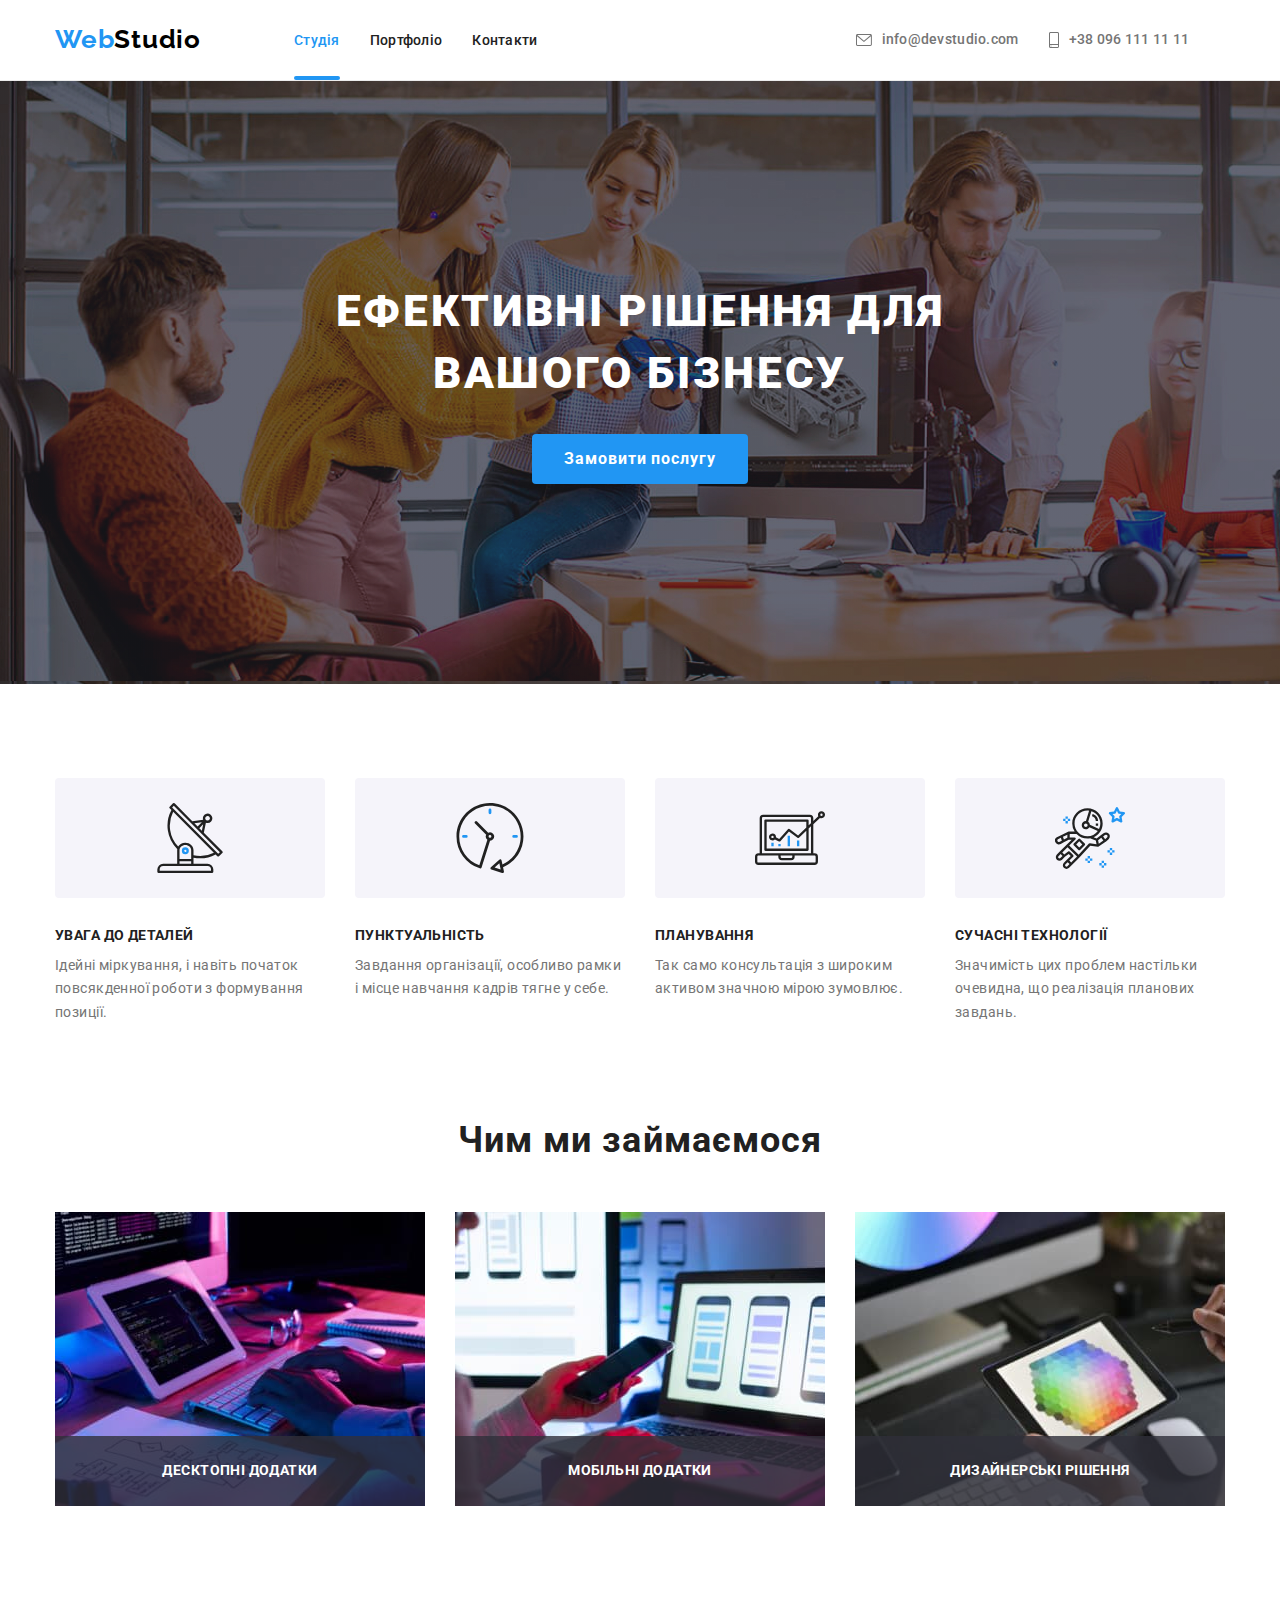
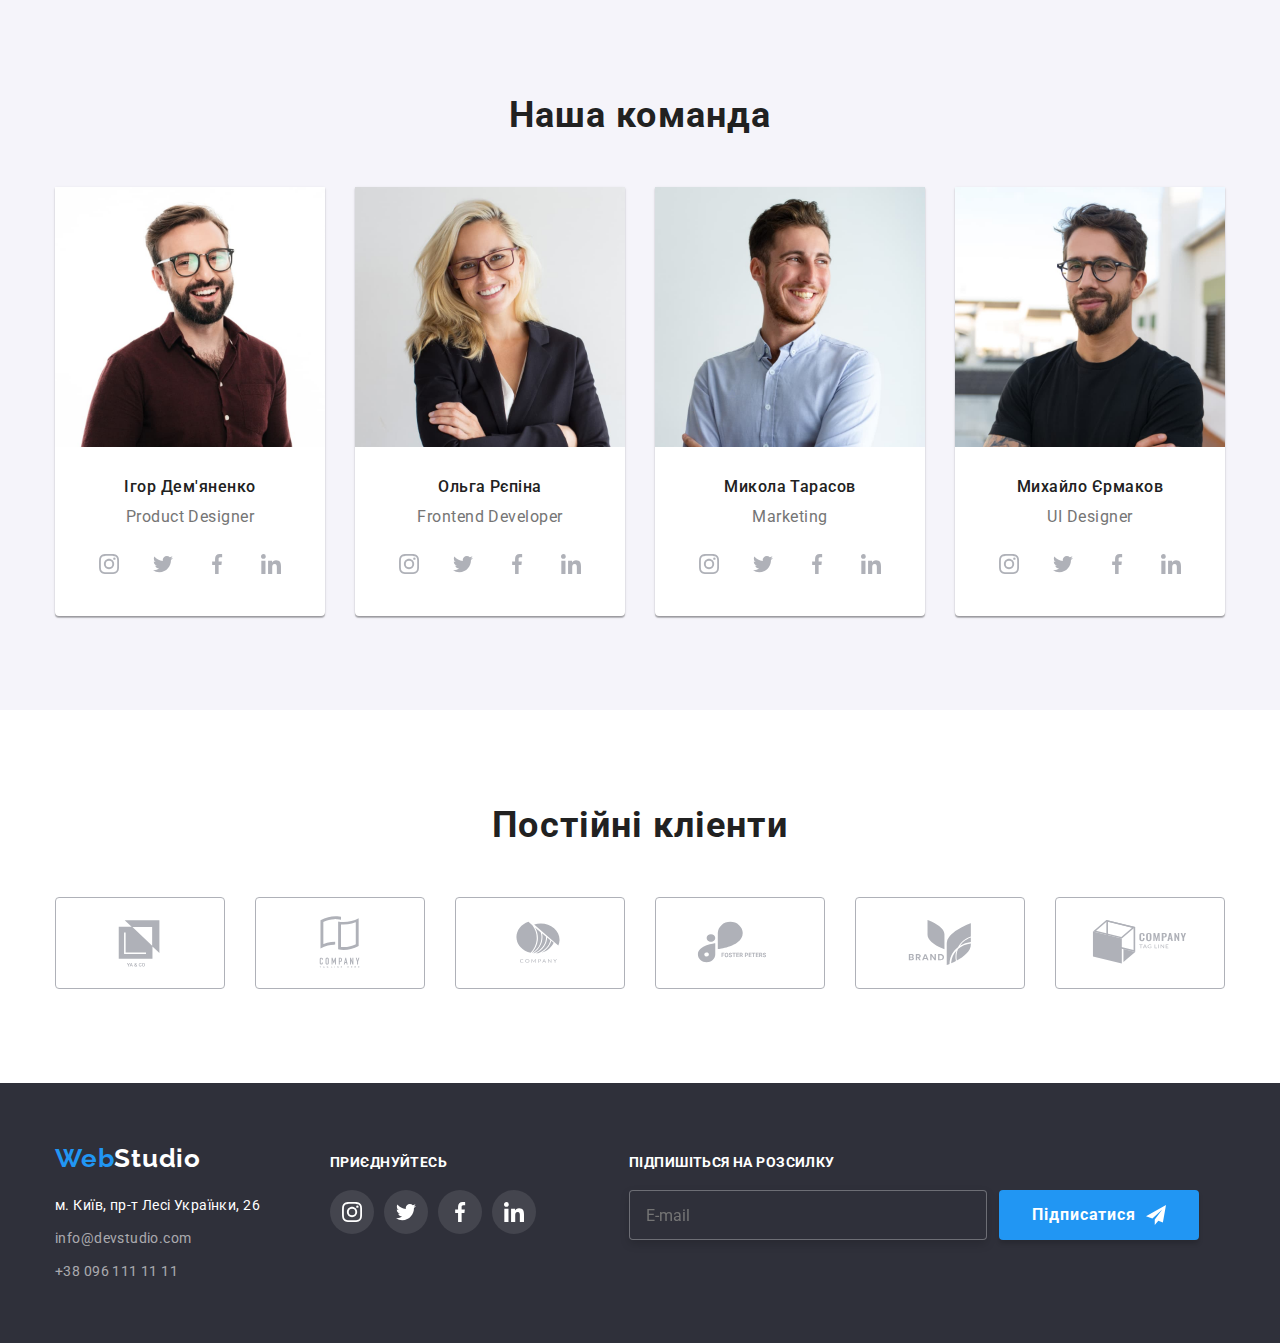
==== index.html @ 0fe8ce85 "hw-7-save" ====
<!DOCTYPE html>
<html lang="uk">
  <head>
    <meta charset="UTF-8" />
    <meta http-equiv="X-UA-Compatible" content="IE=edge" />
    <meta name="viewport" content="width=device-width, initial-scale=1.0" />
    <title>Студія</title>
    <link rel="preconnect" href="https://fonts.googleapis.com" />
    <link rel="preconnect" href="https://fonts.gstatic.com" crossorigin />
    <link
      href="https://fonts.googleapis.com/css2?family=Raleway:wght@700&family=Roboto:wght@400;500;700;900&display=swap"
      rel="stylesheet"
    />
    <link
      rel="stylesheet"
      href="https://cdnjs.cloudflare.com/ajax/libs/modern-normalize/1.1.0/modern-normalize.min.css"
    />
    <link rel="stylesheet" href="./css/styles.css" />
  </head>
  <body>
    <header class="header-main">
      <div class="container header-one">
        <a href="" class="logo-one">
          <span class="first-part">Web</span
          ><span class="last-part">Studio</span>
        </a>
        <nav class="header-nav">
          <ul class="nav-header">
            <li class="item-nav">
              <a
                class="nav-studio current link"
                href="https://scoandrey.github.io/goit-markup-hw-06/"
                >Студія</a
              >
            </li>
            <li class="item-nav">
              <a
                class="nav-item link"
                href="https://scoandrey.github.io/goit-markup-hw-06/portfolio.html"
                >Портфоліо</a
              >
            </li>
            <li class="item-nav">
              <a class="nav-item link" href="">Контакти</a>
            </li>
          </ul>
        </nav>
        <ul class="nav-header mail-tel">
          <li class="item-nav">
            <a
              class="mail-header link mailtel"
              href="mailto:info@devstudio.com"
            >
              <svg class="header-address" width="16" height="12">
                <use href="./images/icons.svg#icon-envelope"></use>
              </svg>
              info@devstudio.com
            </a>
          </li>
          <li class="item-nav">
            <a class="tel-header link mailtel" href="tel:+380961111111"
              ><svg class="header-address" width="10" height="16">
                <use href="./images/icons.svg#icon-smartphone"></use>
              </svg>
              +38 096 111 11 11</a
            >
          </li>
        </ul>
      </div>
    </header>
    <main>
      <section class="section-main">
        <div class="container">
          <h1 class="about-name">Ефективні рішення для вашого бізнесу</h1>
          <button class="pointer btn" type="button" data-modal-open>
            Замовити послугу
          </button>
          <div class="backdrop is-hidden" data-modal>
            <div class="modal">
              <form>
                <p class="form-name-modal">
                  Залиште свої дані, ми вам передзвонимо
                </p>
                <div class="form-field">
                  <label for="name" class="form-label"
                    ><span class="form-name">Ім'я</span>
                    <input
                      type="text"
                      name="name"
                      class="form-imput"
                      id="name"
                    />
                    <svg class="icon-person-black" width="18" height="18">
                      <use href="./images/icons.svg#icon-person-black"></use>
                    </svg>
                  </label>
                </div>
                <div class="form-field">
                  <label for="tel" class="form-label">
                    <span class="form-name">Телефон</span>
                    <input type="tel" name="tel" class="form-imput" id="tel" />
                    <svg class="icon-person-black" width="18" height="18">
                      <use href="./images/icons.svg#icon-phone-black"></use>
                    </svg>
                  </label>
                </div>
                <div class="form-field">
                  <label for="email" class="form-label">
                    <span class="form-name">Пошта</span>
                    <input
                      type="email"
                      name="email"
                      class="form-imput"
                      id="email"
                    />
                    <svg class="icon-person-black" width="18" height="18">
                      <use href="./images/icons.svg#icon-email-black"></use>
                    </svg>
                  </label>
                </div>
                <div class="form-comment">
                  <label for="comment" class="form-label-comment"
                    >Коментар</label
                  >
                  <textarea
                    name="comment"
                    id="comment"
                    placeholder="Введіть текст"
                    class="form-label-textarea"
                  ></textarea>
                </div>
                <div class="form-accept">
                  <label class="form-label-accept">
                    <input
                      class="form-checkbox"
                      type="checkbox"
                      name="accept-checkbox"
                    />
                    <span class="accept-contract"
                      >Погоджуюся з розсилкою та приймаю
                      <a href="" class="contract">Умови договору</a>
                    </span>
                  </label>
                </div>
                <button class="btn-singup-modal" type="submit">
                  Відправити
                </button>
              </form>
              <button class="close-btn" type="button" data-modal-close>
                <svg class="close-btn-icon" width="18" height="18">
                  <use href="./images/icons.svg#icon-close"></use>
                </svg>
              </button>
            </div>
          </div>
        </div>
      </section>
      <section class="section-middle">
        <div class="container">
          <ul class="skills">
            <li class="skill-box-one">
              <div class="icons-middle">
                <svg class="icon-antenna" width="70" height="70">
                  <use href="./images/icons.svg#icon-antenna"></use>
                </svg>
              </div>
              <h3 class="skill-name">увага до деталей</h3>
              <p class="team-skills">
                Ідейні міркування, і навіть початок повсякденної роботи з
                формування позиції.
              </p>
            </li>
            <li class="skill-box-two">
              <div class="icons-middle">
                <svg class="icon-clock" width="70" height="70">
                  <use href="./images/icons.svg#icon-clock"></use>
                </svg>
              </div>
              <h3 class="skill-name">пунктуальність</h3>
              <p class="team-skills">
                Завдання організації, особливо рамки і місце навчання кадрів
                тягне у себе.
              </p>
            </li>
            <li class="skill-box-three">
              <div class="icons-middle">
                <svg class="icon-diagram" width="70" height="70">
                  <use href="./images/icons.svg#icon-diagram"></use>
                </svg>
              </div>
              <h3 class="skill-name">планування</h3>
              <p class="team-skills">
                Так само консультація з широким активом значною мірою зумовлює.
              </p>
            </li>
            <li class="skill-box-four">
              <div class="icons-middle">
                <svg class="icon-astronaut" width="70" height="70">
                  <use href="./images/icons.svg#icon-astronaut"></use>
                </svg>
              </div>
              <h3 class="skill-name">сучасні технології</h3>
              <p class="team-skills">
                Значимість цих проблем настільки очевидна, що реалізація
                планових завдань.
              </p>
            </li>
          </ul>
        </div>
      </section>
      <section class="pictures">
        <div class="container">
          <h2 class="picture-name-one">Чим ми займаємося</h2>
          <ul class="picture-name-list">
            <li class="img-device desctop-item">
              <img
                src="./images/img.jpg"
                alt="Лэптоп"
                width="370"
                height="294"
              />
              <div class="desctop">
                <p class="desctop-name">десктопні додатки</p>
              </div>
            </li>
            <li class="img-device mobil-item">
              <img
                src="./images/img1.jpg"
                alt="Смартфон"
                width="370"
                height="294"
              />
              <div class="mobil">
                <p class="mobil-name">мобільні додатки</p>
              </div>
            </li>
            <li class="img-device disign-item">
              <img
                src="./images/img2.jpg"
                alt="Планшет"
                width="370"
                height="294"
              />
              <div class="disign">
                <p class="disign-name">дизайнерські рішення</p>
              </div>
            </li>
          </ul>
        </div>
      </section>
      <section class="section-team">
        <div class="container">
          <h2 class="picture-name-two">Наша команда</h2>
          <ul class="team-photo">
            <li class="team-picture">
              <img
                src="./images/img3.jpg"
                alt="Ігор Дем'яненко"
                width="270"
                height="260"
              />
              <div class="name">
                <h3 class="team-name one">Ігор Дем'яненко</h3>
                <p class="prof">Product Designer</p>
              </div>
              <ul class="icons-social">
                <li class="icon-social">
                  <a
                    class="social-link"
                    href="https://instagram.com"
                    target="_blank"
                    rel="nofollow noopener noreferrer"
                    aria-label="instagram icon"
                    ><svg class="icon-instagram" width="20" height="20">
                      <use href="./images/icons.svg#icon-instagram"></use>
                    </svg>
                  </a>
                </li>
                <li class="icon-social">
                  <a
                    class="social-link"
                    href="https://instagram.com"
                    target="_blank"
                    rel="nofollow noopener noreferrer"
                    aria-label="instagram icon"
                    ><svg class="icon-twitter" width="20" height="20">
                      <use href="./images/icons.svg#icon-twitter"></use>
                    </svg>
                  </a>
                </li>
                <li class="icon-social">
                  <a
                    class="social-link"
                    href="https://instagram.com"
                    target="_blank"
                    rel="nofollow noopener noreferrer"
                    aria-label="instagram icon"
                    ><svg class="icon-facebook" width="20" height="20">
                      <use href="./images/icons.svg#icon-facebook"></use>
                    </svg>
                  </a>
                </li>
                <li class="icon-social">
                  <a
                    class="social-link"
                    href="https://instagram.com"
                    target="_blank"
                    rel="nofollow noopener noreferrer"
                    aria-label="instagram icon"
                    ><svg class="icon-linkedin" width="20" height="20">
                      <use href="./images/icons.svg#icon-linkedin"></use>
                    </svg>
                  </a>
                </li>
              </ul>
            </li>
            <li class="team-picture">
              <img
                src="./images/img4.jpg"
                alt="Ольга Рєпіна"
                width="270"
                height="260"
              />
              <div class="name">
                <h3 class="team-name two">Ольга Рєпіна</h3>
                <p class="prof">Frontend Developer</p>
              </div>
              <ul class="icons-social">
                <li class="icon-social">
                  <a
                    class="social-link"
                    href="https://instagram.com"
                    target="_blank"
                    rel="nofollow noopener noreferrer"
                    aria-label="instagram icon"
                    ><svg class="icon-instagram" width="20" height="20">
                      <use href="./images/icons.svg#icon-instagram"></use>
                    </svg>
                  </a>
                </li>
                <li class="icon-social">
                  <a
                    class="social-link"
                    href="https://instagram.com"
                    target="_blank"
                    rel="nofollow noopener noreferrer"
                    aria-label="instagram icon"
                    ><svg class="icon-twitter" width="20" height="20">
                      <use href="./images/icons.svg#icon-twitter"></use>
                    </svg>
                  </a>
                </li>
                <li class="icon-social">
                  <a
                    class="social-link"
                    href="https://instagram.com"
                    target="_blank"
                    rel="nofollow noopener noreferrer"
                    aria-label="instagram icon"
                    ><svg class="icon-facebook" width="20" height="20">
                      <use href="./images/icons.svg#icon-facebook"></use>
                    </svg>
                  </a>
                </li>
                <li class="icon-social">
                  <a
                    class="social-link"
                    href="https://instagram.com"
                    target="_blank"
                    rel="nofollow noopener noreferrer"
                    aria-label="instagram icon"
                    ><svg class="icon-linkedin" width="20" height="20">
                      <use href="./images/icons.svg#icon-linkedin"></use>
                    </svg>
                  </a>
                </li>
              </ul>
            </li>
            <li class="team-picture">
              <img
                src="./images/img5.jpg"
                alt="Микола Тарасов"
                width="270"
                height="260"
              />
              <div class="name">
                <h3 class="team-name three">Микола Тарасов</h3>
                <p class="prof">Marketing</p>
              </div>
              <ul class="icons-social">
                <li class="icon-social">
                  <a
                    class="social-link"
                    href="https://instagram.com"
                    target="_blank"
                    rel="nofollow noopener noreferrer"
                    aria-label="instagram icon"
                    ><svg class="icon-instagram" width="20" height="20">
                      <use href="./images/icons.svg#icon-instagram"></use>
                    </svg>
                  </a>
                </li>
                <li class="icon-social">
                  <a
                    class="social-link"
                    href="https://instagram.com"
                    target="_blank"
                    rel="nofollow noopener noreferrer"
                    aria-label="instagram icon"
                    ><svg class="icon-twitter" width="20" height="20">
                      <use href="./images/icons.svg#icon-twitter"></use>
                    </svg>
                  </a>
                </li>
                <li class="icon-social">
                  <a
                    class="social-link"
                    href="https://instagram.com"
                    target="_blank"
                    rel="nofollow noopener noreferrer"
                    aria-label="instagram icon"
                    ><svg class="icon-facebook" width="20" height="20">
                      <use href="./images/icons.svg#icon-facebook"></use>
                    </svg>
                  </a>
                </li>
                <li class="icon-social">
                  <a
                    class="social-link"
                    href="https://instagram.com"
                    target="_blank"
                    rel="nofollow noopener noreferrer"
                    aria-label="instagram icon"
                    ><svg class="icon-linkedin" width="20" height="20">
                      <use href="./images/icons.svg#icon-linkedin"></use>
                    </svg>
                  </a>
                </li>
              </ul>
            </li>
            <li class="team-picture">
              <img
                src="./images/img6.jpg"
                alt="Михайло Єрмаков"
                width="270"
                height="260"
              />
              <div class="name">
                <h3 class="team-name four">Михайло Єрмаков</h3>
                <p class="prof">UI Designer</p>
              </div>
              <ul class="icons-social">
                <li class="icon-social">
                  <a
                    class="social-link"
                    href="https://instagram.com"
                    target="_blank"
                    rel="nofollow noopener noreferrer"
                    aria-label="instagram icon"
                    ><svg class="icon-instagram" width="20" height="20">
                      <use href="./images/icons.svg#icon-instagram"></use>
                    </svg>
                  </a>
                </li>
                <li class="icon-social">
                  <a
                    class="social-link"
                    href="https://instagram.com"
                    target="_blank"
                    rel="nofollow noopener noreferrer"
                    aria-label="instagram icon"
                    ><svg class="icon-twitter" width="20" height="20">
                      <use href="./images/icons.svg#icon-twitter"></use>
                    </svg>
                  </a>
                </li>
                <li class="icon-social">
                  <a
                    class="social-link"
                    href="https://instagram.com"
                    target="_blank"
                    rel="nofollow noopener noreferrer"
                    aria-label="instagram icon"
                    ><svg class="icon-facebook" width="20" height="20">
                      <use href="./images/icons.svg#icon-facebook"></use>
                    </svg>
                  </a>
                </li>
                <li class="icon-social">
                  <a
                    class="social-link"
                    href="https://instagram.com"
                    target="_blank"
                    rel="nofollow noopener noreferrer"
                    aria-label="instagram icon"
                    ><svg class="icon-linkedin" width="20" height="20">
                      <use href="./images/icons.svg#icon-linkedin"></use>
                    </svg>
                  </a>
                </li>
              </ul>
            </li>
          </ul>
        </div>
      </section>
      <section class="section-constant-client">
        <div class="container">
          <h2 class="picture-name-two">Постійні кліенти</h2>
          <ul class="companys-item">
            <li class="companys">
              <a
                class="companys-link"
                href=""
                target="_blank"
                rel="nofollow noopener noreferrer"
                aria-label="company"
                ><svg class="company" width="106" height="60">
                  <use href="./images/icons.svg#icon-Logo1"></use>
                </svg>
              </a>
            </li>
            <li class="companys">
              <a
                class="companys-link"
                href=""
                target="_blank"
                rel="nofollow noopener noreferrer"
                aria-label="company"
                ><svg class="company" width="106" height="60">
                  <use href="./images/icons.svg#icon-Logo2"></use>
                </svg>
              </a>
            </li>
            <li class="companys">
              <a
                class="companys-link"
                href=""
                target="_blank"
                rel="nofollow noopener noreferrer"
                aria-label="company"
                ><svg class="company" width="106" height="60">
                  <use href="./images/icons.svg#icon-Logo3"></use>
                </svg>
              </a>
            </li>
            <li class="companys">
              <a
                class="companys-link"
                href=""
                target="_blank"
                rel="nofollow noopener noreferrer"
                aria-label="company"
                ><svg class="company" width="106" height="60">
                  <use href="./images/icons.svg#icon-Logo4"></use>
                </svg>
              </a>
            </li>
            <li class="companys">
              <a
                class="companys-link"
                href=""
                target="_blank"
                rel="nofollow noopener noreferrer"
                aria-label="company"
                ><svg class="company" width="106" height="60">
                  <use href="./images/icons.svg#icon-Logo5"></use>
                </svg>
              </a>
            </li>
            <li class="companys">
              <a
                class="companys-link"
                href=""
                target="_blank"
                rel="nofollow noopener noreferrer"
                aria-label="company"
                ><svg class="company" width="106" height="60">
                  <use href="./images/icons.svg#icon-Logo6"></use>
                </svg>
              </a>
            </li>
          </ul>
        </div>
      </section>
    </main>
    <footer class="footer">
      <div class="container footer-item">
        <div class="footer-address-link">
          <a href="" class="logo-two foot">
            <span class="first-part-footer">Web</span
            ><span class="last-part-footer">Studio</span>
          </a>
          <address>
            <ul class="address-footer">
              <li class="footer-address">
                <a
                  class="address link"
                  href="https://maps.google.com"
                  target="_blank"
                  rel="noopener noreferrer nofollow"
                  >м. Київ, пр-т Лесі Українки, 26</a
                >
              </li>
              <li class="footer-address">
                <a class="contact-footer link" href="mailto:info@devstudio.com"
                  >info@devstudio.com</a
                >
              </li>
              <li class="footer-address">
                <a class="contact-footer link" href="tel:+380961111111"
                  >+38 096 111 11 11</a
                >
              </li>
            </ul>
          </address>
        </div>
        <div class="connection">
          <p class="connect">ПРИЄДНУЙТЕСЬ</p>
          <ul class="icons-social footer-link">
            <li class="icon-social-footer">
              <a
                class="social-link-footer"
                href="https://instagram.com"
                target="_blank"
                rel="nofollow noopener noreferrer"
                aria-label="instagram icon"
                ><svg class="icon-instagram" width="20" height="20">
                  <use href="./images/icons.svg#icon-instagram"></use>
                </svg>
              </a>
            </li>
            <li class="icon-social-footer">
              <a
                class="social-link-footer"
                href="https://instagram.com"
                target="_blank"
                rel="nofollow noopener noreferrer"
                aria-label="instagram icon"
                ><svg class="icon-twitter" width="20" height="20">
                  <use href="./images/icons.svg#icon-twitter"></use>
                </svg>
              </a>
            </li>
            <li class="icon-social-footer">
              <a
                class="social-link-footer"
                href="https://instagram.com"
                target="_blank"
                rel="nofollow noopener noreferrer"
                aria-label="instagram icon"
                ><svg class="icon-facebook" width="20" height="20">
                  <use href="./images/icons.svg#icon-facebook"></use>
                </svg>
              </a>
            </li>
            <li class="icon-social-footer">
              <a
                class="social-link-footer"
                href="https://instagram.com"
                target="_blank"
                rel="nofollow noopener noreferrer"
                aria-label="instagram icon"
                ><svg class="icon-linkedin" width="20" height="20">
                  <use href="./images/icons.svg#icon-linkedin"></use>
                </svg>
              </a>
            </li>
          </ul>
        </div>
        <div class="signup-footer">
          <p class="connect">Підпишіться на розсилку</p>
          <form class="form-footer">
            <label class="form-label">
              <input
                class="form-input-footer"
                type="email"
                name="email"
                id="email-footer"
                placeholder="E-mail"
              />
            </label>
            <button class="btn-singup" type="submit">
              Підписатися
              <svg class="icon-send" width="20" height="20">
                <use href="./images/icons.svg#icon-send"></use>
              </svg>
            </button>
          </form>
        </div>
      </div>
    </footer>
    <script src="./js/modal.js"></script>
  </body>
</html>
---- css/styles.css ----
:root {
  --primari-text-color: #212121;
  --secondary-text-color: #757575;
  --background-color: #ffffff;
}
h1,
h2,
h3,
h4,
h4,
h5,
p,
ul {
  margin: 0;
}
body {
  font-family: "Roboto", sans-serif;
  color: var(--primari-text-color);
  background-color: var(--background-color);
}
li {
  list-style-type: none;
}
a {
  text-decoration: none;
}
img {
  display: block;
}

/*header*/

.container {
  width: 1200px;
  margin-left: auto;
  margin-right: auto;
  padding-left: 15px;
  padding-right: 15px;
}
.header-main {
  margin-left: auto;
  margin-right: auto;
  border-bottom: 1px solid #ececec;
}
.header-one {
  display: flex;
  align-items: center;
}
.logo-one {
  font-family: "Raleway";
  font-weight: 700;
  font-size: 26px;
  line-height: 1.2;
  letter-spacing: 0.03em;
  margin-right: 93px;
  color: #2196f3;
}
.nav-item {
  font-weight: 500;
  font-size: 14px;
  line-height: 1.1;
  letter-spacing: 0.02em;
  color: var(--primari-text-color);
  transition-property: color;
  transition-duration: 250ms;
  transition-timing-function: cubic-bezier(0.4, 0, 0.2, 1);
}
.last-part {
  color: #000000;
}
.last-part-footer {
  color: #ffffff;
}
.nav-header {
  display: flex;
  padding: 0;
}
.mail-tel {
  margin-left: 318px;
}
.nav-header .mail {
  margin-left: 344px;
}
.nav-header .item-nav:not(:last-child) {
  margin-right: 30px;
}
/* .nav-header .link {
} */
.nav-studio {
  position: relative;
  padding-bottom: 32px;
  padding-top: 32px;
  font-weight: 500;
  font-size: 14px;
  line-height: 1.1;
  letter-spacing: 0.02em;
  color: var(--primari-text-color);
  transition-property: color;
  transition-duration: 250ms;
  transition-timing-function: cubic-bezier(0.4, 0, 0.2, 1);
}
.nav-studio.current {
  color: #2196f3;
}
.nav-studio.current::after {
  content: "";
  display: block;
  position: absolute;
  bottom: 0;
  left: 0;
  width: 100%;
  height: 4px;
  background: #2196f3;
  border-radius: 2px;
}
.nav-item {
  position: relative;
  padding-bottom: 32px;
  padding-top: 32px;
  font-weight: 500;
  font-size: 14px;
  line-height: 1.1;
  letter-spacing: 0.02em;
  color: var(--primari-text-color);
}
.nav-item.current {
  color: #2196f3;
}
.nav-item.current::after {
  content: "";
  display: block;
  position: absolute;
  bottom: 0;
  left: 0;
  width: 100%;
  height: 4px;
  background: #2196f3;
  border-radius: 2px;
}
.mail-header {
  font-weight: 500;
  font-size: 14px;
  line-height: 1.1;
  letter-spacing: 0.02em;
  color: var(--secondary-text-color);
}
.mailtel {
  display: flex;
  align-items: center;
  padding-bottom: 32px;
  padding-top: 32px;
  transition-property: color;
  transition-duration: 250ms;
  transition-timing-function: cubic-bezier(0.4, 0, 0.2, 1);
}
.tel-header {
  font-weight: 500;
  font-size: 14px;
  line-height: 1.1;
  letter-spacing: 0.02em;
  color: var(--secondary-text-color);
}
.link:hover,
.link:focus {
  --accent: #2196f3;
  color: var(--accent);
}
.header-address {
  margin-right: 10px;
  fill: currentColor;
}

/*section-main*/

.section-main {
  max-width: 1600px;
  margin-left: auto;
  margin-right: auto;
  padding-top: 200px;
  padding-bottom: 200px;
  background-color: #c4c4c4;
  background-image: linear-gradient(
      rgba(47, 48, 58, 0.4),
      rgba(47, 48, 58, 0.4)
    ),
    url(../images/bgmain.jpg);
}
.section-main .about-name {
  width: 696px;
  margin-left: auto;
  margin-right: auto;
  margin-bottom: 30px;
  font-weight: 900;
  font-size: 44px;
  line-height: 1.4;
  letter-spacing: 0.06em;
  text-transform: uppercase;
  text-align: center;
  color: #ffffff;
}
.section-main .pointer {
  display: block;
  margin-left: auto;
  margin-right: auto;
  padding: 0;
  border: 0;
  width: 216px;
  height: 50px;
  border-radius: 4px;
}
.btn {
  font-family: "Roboto", sans-serif;
  cursor: pointer;
  font-weight: 700;
  font-size: 16px;
  line-height: 1.9;
  letter-spacing: 0.06em;
  color: #ffffff;
  background: #2196f3;
  transition-property: background-color;
  transition-duration: 250ms;
  transition-timing-function: cubic-bezier(0.4, 0, 0.2, 1);
}
.btn:hover,
.btn:focus {
  --background-color-btn: #188ce8;
  background-color: var(--background-color-btn);
  color: #ffffff;
}

/* Modal window*/

.backdrop {
  position: fixed;
  top: 0;
  left: 0;
  z-index: 10;

  width: 100%;
  height: 100%;

  background: rgba(0, 0, 0, 0.2);

  opacity: 1;
  visibility: visible;
  pointer-events: initial;

  transition: opacity 500ms linear, visibility 500ms linear;
}
.backdrop.is-hidden {
  visibility: hidden;
  opacity: 0;
  pointer-events: none;
}
.modal {
  position: absolute;
  top: 50%;
  left: 50%;

  width: 528px;
  height: 581px;

  background: #ffffff;
  box-shadow: 0px 1px 3px rgba(0, 0, 0, 0.12), 0px 1px 1px rgba(0, 0, 0, 0.14),
    0px 2px 1px rgba(0, 0, 0, 0.2);
  border-radius: 4px;
  transform: translate(-50%, -50%);
}

.close-btn {
  position: absolute;
  top: 8px;
  right: 8px;
  display: flex;
  justify-content: center;
  align-items: center;
  width: 30px;
  height: 30px;
  padding: 0;
  cursor: pointer;
  background: #ffffff;
  border: 1px solid rgba(0, 0, 0, 0.1);
  border-radius: 50%;
}
.close-btn-icon {
  transition-property: fill;
  transition-duration: 250ms;
  transition-timing-function: cubic-bezier(0.4, 0, 0.2, 1);
}
.close-btn:hover,
.close-btn:focus {
  fill: #2196f3;
}
.form-name-modal {
  padding: 40px 40px 12px 40px;
  font-weight: 700;
  font-size: 20px;
  line-height: 1.15;
  text-align: center;
  letter-spacing: 0.03em;
  color: #212121;
}
.form-field {
  position: relative;
  display: flex;
  flex-direction: column;
  margin-bottom: 10px;
  margin-left: 40px;
  margin-right: 40px;
}
.form-name {
  display: block;
  font-weight: 400;
  font-size: 12px;
  line-height: 1.16;
  letter-spacing: 0.01em;
  color: #757575;
}
.form-comment {
  display: flex;
  flex-direction: column;
  margin-left: 40px;
  margin-right: 40px;
}
.form-label-textarea {
  margin-top: 4px;
  margin-bottom: 20px;
  resize: none;
  outline: none;
  padding: 12px 16px;
  height: 120px;
  border: 1px solid rgba(33, 33, 33, 0.2);
  border-radius: 4px;
}
.form-label-textarea:hover,
.form-label-textarea:focus {
  cursor: pointer;
  border: 1px solid #2196f3;
}
.form-imput {
  margin-top: 4px;
  padding-left: 42px;
  width: 100%;
  height: 40px;
  outline: none;
  border: 1px solid rgba(33, 33, 33, 0.2);
  border-radius: 4px;
  fill: #212121;
  transition-property: border, fill;
  transition-duration: 250ms;
  transition-timing-function: cubic-bezier(0.4, 0, 0.2, 1);
}
.form-imput:hover,
.form-imput:focus {
  cursor: pointer;
  border: 1px solid #2196f3;
  fill: #2196f3;
}
.form-imput:hover + .icon-person-black,
.form-imput:focus + .icon-person-black {
  fill: #2196f3;
}
.form-accept {
  display: flex;
  justify-content: center;
  margin-bottom: 30px;
}
.form-label-accept {
  font-weight: 400;
  font-size: 14px;
  line-height: 1.7;
  letter-spacing: 0.03em;
  color: #757575;
}
.btn-singup-modal {
  display: block;
  margin-left: auto;
  margin-right: auto;
  margin-bottom: 40px;
  width: 200px;
  height: 50px;
  cursor: pointer;
  font-weight: 700;
  font-size: 16px;
  line-height: 1.87;
  letter-spacing: 0.06em;
  color: #ffffff;
  background: #2196f3;
  box-shadow: 0px 4px 4px rgba(0, 0, 0, 0.15);
  border-radius: 4px;
  padding: 0;
  border: 0;
}
.form-checkbox {
  appearance: none;
  outline: none;
  width: 16px;
  height: 15px;
  border: 2px solid #212121;
  border-radius: 2px;
  background-image: url("data:image/svg+xml,%3Csvg xmlns='http://www.w3.org/2000/svg' width='13' height='10' fill='none'%3E%3Cpath fill='%23fff' stroke='%23fff' stroke-width='.2' d='m1.957 4.752-.069-.066-.069.065-.888.842-.076.072.076.073 3.496 3.334.069.066.069-.066 7.504-7.158.076-.073-.076-.072-.882-.841-.069-.066-.069.066-6.553 6.246-2.539-2.422Z'/%3E%3C/svg%3E");
  background-repeat: no-repeat;
  background-position: center;
}
.form-checkbox:checked {
  background-color: #2196f3;
  border-color: transparent;
}
.accept-contract {
  margin-left: 7px;
  font-weight: 400;
  font-size: 14px;
  line-height: 1.17;
  letter-spacing: 0.03em;
  color: #757575;
}
.contract {
  text-decoration-line: underline;
  color: #2196f3;
}
.icon-person-black {
  position: absolute;
  top: 50%;
  left: 12px;
}
.form-label-accept {
  display: flex;
  text-align: center;
}
.form-footer {
  display: flex;
}
.form-label {
  display: block;
}
/*section-middle*/

.img {
  display: block;
}
.section-middle {
  padding-top: 94px;
  padding-bottom: 94px;
}
.skills {
  display: flex;
  padding: 0;
}
.skill-box-one,
.skill-box-four {
  display: flex;
  flex-direction: column;
}
.skill-box-two,
.skill-box-three {
  display: flex;
  flex-direction: column;
  width: 270px;
  height: 74px;
}
.skill-box-one,
.skill-box-two,
.skill-box-three {
  margin-right: 30px;
}
.skill-box-four {
  padding: 0;
}
.skill-name {
  display: block;
  width: 270px;
  margin-bottom: 10px;
  font-weight: 700;
  font-size: 14px;
  line-height: 1.1;
  letter-spacing: 0.03em;
  text-transform: uppercase;
}
.team-skills {
  display: block;
  width: 270px;
  font-weight: 400;
  font-size: 14px;
  line-height: 1.7;
  letter-spacing: 0.03em;
  color: var(--secondary-text-color);
}
.maiddle-icons-ul {
  display: flex;
  padding: 0;
}
.maiddle-icons-li {
  justify-content: center;
  width: 270px;
  height: 120px;
}
.maiddle-icons-li:not(:last-child) {
  margin-right: 30px;
}
.icons-middle {
  display: flex;
  justify-content: center;
  align-items: center;
  width: 270px;
  min-height: 120px;
  background: #f5f4fa;
  border-radius: 4px;
  margin-bottom: 30px;
}

/* section pictures */

.pictures {
  padding-bottom: 94px;
}
.picture-name-one {
  font-weight: 700;
  font-size: 36px;
  line-height: 1.2;
  letter-spacing: 0.03em;
  margin-bottom: 50px;
  margin-left: auto;
  margin-right: auto;
  text-align: center;
}
.picture-name-list {
  display: flex;
  justify-content: center;
  padding: 0;
}
.picture-name-list .img-device:not(:last-child) {
  padding-right: 30px;
}
.desctop-item {
  position: relative;
}
.desctop {
  position: absolute;
  bottom: 0;
  left: 0;
  background: rgba(47, 48, 58, 0.8);
}
.desctop-name {
  width: 370px;
  height: 70px;
  padding-top: 27px;
  font-weight: 700;
  font-size: 14px;
  line-height: 1.14;
  text-align: center;
  letter-spacing: 0.03em;
  text-transform: uppercase;
  color: #ffffff;
}
.mobil-item {
  position: relative;
}
.mobil {
  position: absolute;
  bottom: 0;
  left: 0;
  width: 370px;
  height: 70px;

  background: rgba(47, 48, 58, 0.8);
}
.mobil-name {
  padding-top: 27px;
  font-weight: 700;
  font-size: 14px;
  line-height: 1.14;
  text-align: center;
  letter-spacing: 0.03em;
  text-transform: uppercase;
  color: #ffffff;
}
.disign-item {
  position: relative;
}
.disign {
  position: absolute;
  bottom: 0;
  left: 0;
  width: 370px;
  height: 70px;
  background: rgba(47, 48, 58, 0.8);
}
.disign-name {
  padding: 27px;
  font-weight: 700;
  font-size: 14px;
  line-height: 1.14;
  text-align: center;
  letter-spacing: 0.03em;
  text-transform: uppercase;
  color: #ffffff;
}

/*section-team*/

.section-team {
  margin-left: auto;
  margin-right: auto;
  padding-top: 94px;
  padding-bottom: 94px;
  background: #f5f4fa;
}
.picture-name-two {
  font-weight: 700;
  font-size: 36px;
  line-height: 1.2;
  letter-spacing: 0.03em;
  margin-bottom: 50px;
  margin-left: auto;
  margin-right: auto;
  text-align: center;
}
.team-name {
  margin-bottom: 10px;
  font-weight: 500;
  font-size: 16px;
  line-height: 1.2;
  letter-spacing: 0.03em;
  color: var(--primari-text-color);
}
.prof {
  font-weight: 400;
  font-size: 16px;
  line-height: 1.2;
  letter-spacing: 0.03em;
  color: var(--secondary-text-color);
}
.team-photo {
  display: flex;
  padding-left: 0;
}
.team-picture {
  background: #ffffff;
  box-shadow: 0px 1px 3px rgba(0, 0, 0, 0.12), 0px 1px 1px rgba(0, 0, 0, 0.14),
    0px 2px 1px rgba(0, 0, 0, 0.2);
  border-radius: 0px 0px 4px 4px;
}
.team-picture:not(:last-child) {
  margin-right: 30px;
}
.name {
  text-align: center;
  padding-top: 30px;
}
.name-prof {
  text-align: center;
  margin-bottom: 30px;
}
.team {
  background: #ffffff;
}
.icons-social {
  display: flex;
  justify-content: center;
  padding: 0;
  margin-top: 16px;
  margin-bottom: 30px;
}
.social-link {
  display: flex;
  justify-content: center;
  align-items: center;
  width: 44px;
  height: 44px;
  border-radius: 50%;
  background: #ffffff;
  fill: #afb1b8;
  transition-property: background-color, fill;
  transition-duration: 250ms;
  transition-timing-function: cubic-bezier(0.4, 0, 0.2, 1);
}
.icon-social:not(:last-child) {
  margin-right: 10px;
}
.social-link:hover,
.social-link:focus {
  background-color: #2196f3;
  fill: #ffffff;
}

/* constant-client */

.section-constant-client {
  padding-top: 94px;
  padding-bottom: 94px;
}
.companys-item {
  display: flex;
  padding: 0;
}
/* .companys {
} */
.companys-link {
  display: flex;
  justify-content: center;
  align-items: center;
  width: 170px;
  height: 92px;
  background: #ffffff;
  fill: #afb1b8;
  border: 1px solid #afb1b8;
  border-radius: 4px;
  transition-property: background-color, fill;
  transition-duration: 250ms;
  transition-timing-function: cubic-bezier(0.4, 0, 0.2, 1);
}
.companys:not(:last-child) {
  margin-right: 30px;
}
.companys-link:hover,
.companys-link:focus {
  fill: #2196f3;
  border: 1px solid #2196f3;
}

/*footer*/

.footer {
  margin-left: auto;
  margin-right: auto;
  padding-top: 60px;
  padding-bottom: 60px;
  background-color: #2f303a;
}
.footer-item {
  display: flex;
  align-items: baseline;
}
.logo-two {
  display: block;
  margin-bottom: 20px;
  font-family: "Raleway";
  font-weight: 700;
  font-size: 26px;
  line-height: 1.2;
  letter-spacing: 0.03em;
  color: #2196f3;
}
.address-footer {
  padding: 0;
}
.footer-address:not(:last-child) {
  margin-bottom: 9px;
}
.address {
  font-weight: 400;
  font-size: 14px;
  font-style: normal;
  line-height: 1.7;
  letter-spacing: 0.03em;
  color: #ffffff;
  transition-property: color;
  transition-duration: 250ms;
  transition-timing-function: cubic-bezier(0.4, 0, 0.2, 1);
}
.contact-footer {
  font-weight: 400;
  font-size: 14px;
  font-style: normal;
  line-height: 1.7;
  letter-spacing: 0.03em;
  color: rgba(255, 255, 255, 0.6);
  transition-property: color;
  transition-duration: 250ms;
  transition-timing-function: cubic-bezier(0.4, 0, 0.2, 1);
}
.connection {
  margin-left: 70px;
}
.connect {
  margin-bottom: 20px;
  font-weight: 700;
  font-size: 14px;
  line-height: 1.1;
  letter-spacing: 0.03em;
  color: #ffffff;
  text-transform: uppercase;
}
.footer-link {
  padding: 0;
}
.social-link-footer {
  display: flex;
  justify-content: center;
  align-items: center;
  width: 44px;
  height: 44px;
  border-radius: 50%;
  background: rgba(255, 255, 255, 0.1);
  fill: #ffffff;
  transition-property: background-color, fill;
  transition-duration: 250ms;
  transition-timing-function: cubic-bezier(0.4, 0, 0.2, 1);
}
.icon-social-footer:not(:last-child) {
  margin-right: 10px;
}
.social-link-footer:hover,
.social-link-footer:focus {
  background-color: #2196f3;
  fill: #ffffff;
}
.form-input-footer {
  padding-left: 16px;
  width: 358px;
  height: 50px;
  background: #2f303a;
  border: 1px solid rgba(255, 255, 255, 0.3);
  filter: drop-shadow(0px 4px 4px rgba(0, 0, 0, 0.15));
  border-radius: 4px;
}
.signup-footer {
  margin-left: 93px;
}
.btn-singup {
  display: inline-flex;
  align-items: center;
  cursor: pointer;
  justify-content: center;
  margin-left: 12px;
  width: 200px;
  height: 50px;
  color: #ffffff;
  background: #2196f3;
  box-shadow: 0px 4px 4px rgba(0, 0, 0, 0.15);
  border-radius: 4px;
  padding: 0;
  border: 0;
  font-weight: 700;
  font-size: 16px;
  line-height: 1.87;
  letter-spacing: 0.06em;
}
.icon-send {
  margin-left: 10px;
}

/*hero*/

.cap {
  padding-top: 94px;
  padding-bottom: 94px;
}
.cap-btns {
  display: flex;
  justify-content: center;
  padding: 0;
  margin-bottom: 50px;
}

.cap .cap-btns .ad:not(:last-child) {
  margin-right: 8px;
}
.cap .cap-btns .ad .one {
  width: 73px;
  height: 38px;
}
.cap .cap-btns .ad .two {
  width: 125px;
  height: 38px;
}
.cap .cap-btns .ad .three {
  width: 112px;
  height: 38px;
}
.cap .cap-btns .ad .four {
  width: 103px;
  height: 38px;
}
.cap .cap-btns .ad .five {
  width: 130px;
  height: 38px;
}
.btn-portf {
  font-family: "Roboto", sans-serif;
  cursor: pointer;
  font-weight: 500;
  font-size: 16px;
  line-height: 1.6;
  letter-spacing: 0.03em;
  color: #212121;
  background: #f5f4fa;
  border: 0;
  padding: 0;
  border-radius: 4px;
  transition-property: color, background-color;
  transition-duration: 250ms;
  transition-timing-function: cubic-bezier(0.4, 0, 0.2, 1);
}
.btn-portf:hover,
.btn-portf:focus {
  --background-color-btn: #188ce8;
  background-color: var(--background-color-btn);
  color: #ffffff;
}

/*services*/

.services {
  display: flex;
  flex-wrap: wrap;
  padding: 0;
}
.services .content {
  margin-right: 30px;
}
.services .content:nth-child(3n) {
  margin-right: 0;
}
.services .content:nth-child(3n + 1) {
  margin-left: 0;
}

.services .content:nth-last-child(-n + 6) {
  margin-top: 30px;
}
.content {
  width: 370px;
  font-weight: 700;
  font-size: 18px;
  line-height: 2;
  letter-spacing: 0.06em;
}
.portfolio-link {
  background: #ffffff;
}
.portfolio-list {
  display: flex;
  position: relative;
  overflow: hidden;
}
.owerlay {
  position: absolute;
  width: 100%;
  height: 100%;
  background: rgba(33, 150, 243, 0.9);
  transform: translateY(100%);
  transition: transform 250ms cubic-bezier(0.4, 0, 0.2, 1);
}
.owerlay-text {
  padding: 63px 24px;
  font-size: 18px;
  line-height: 1.5;
  letter-spacing: 0.03em;
  color: #ffffff;
}
.portfolio-link:hover .owerlay,
.portfolio-link:focus .owerlay {
  opacity: 0.9;
  transform: translateY(0);
  transition: transform 250ms cubic-bezier(0.4, 0, 0.2, 1);
}
.offer {
  padding: 20px 24px 20px 24px;
  font-weight: 700;
  font-size: 18px;
  line-height: 2;
  letter-spacing: 0.06em;
  color: #212121;
  box-shadow: none;
  transition-property: box-shadow;
  transition-duration: 250ms;
  transition-timing-function: cubic-bezier(0.4, 0, 0.2, 1);
}
.portfolio-link:hover .offer,
.portfolio-link:focus .offer {
  box-shadow: 0px 1px 1px rgba(0, 0, 0, 0.12), 0px 4px 4px rgba(0, 0, 0, 0.06),
    1px 4px 6px rgba(0, 0, 0, 0.16);
}

.offer-name {
  display: block;
  width: 322px;
  padding: 0 24px 20px 24px;
}
.list-name {
  width: 322px;
  font-weight: 700;
  font-size: 18px;
  line-height: 2;
  letter-spacing: 0.06em;
  color: var(--primari-text-color);
}
.content-name {
  width: 322px;
  font-weight: 400;
  font-size: 16px;
  line-height: 1.9;
  letter-spacing: 0.03em;
  color: var(--secondary-text-color);
}
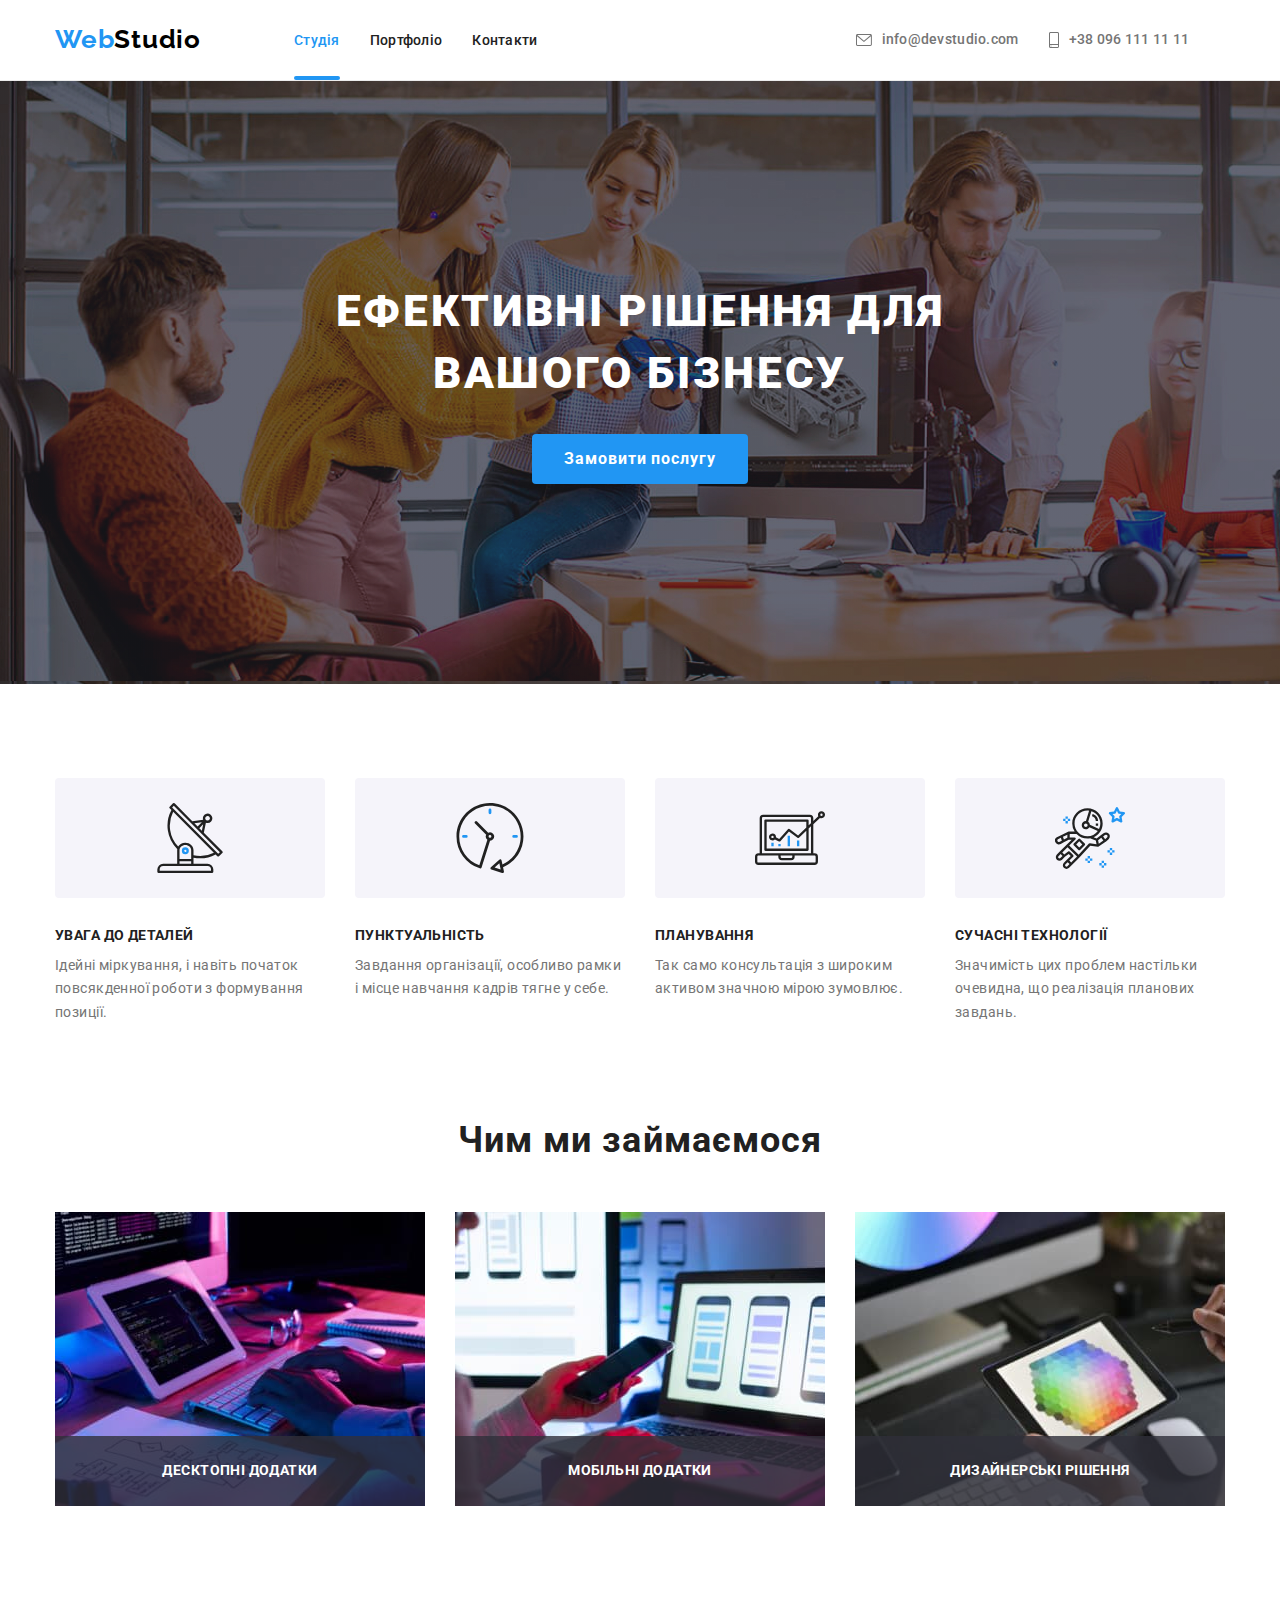
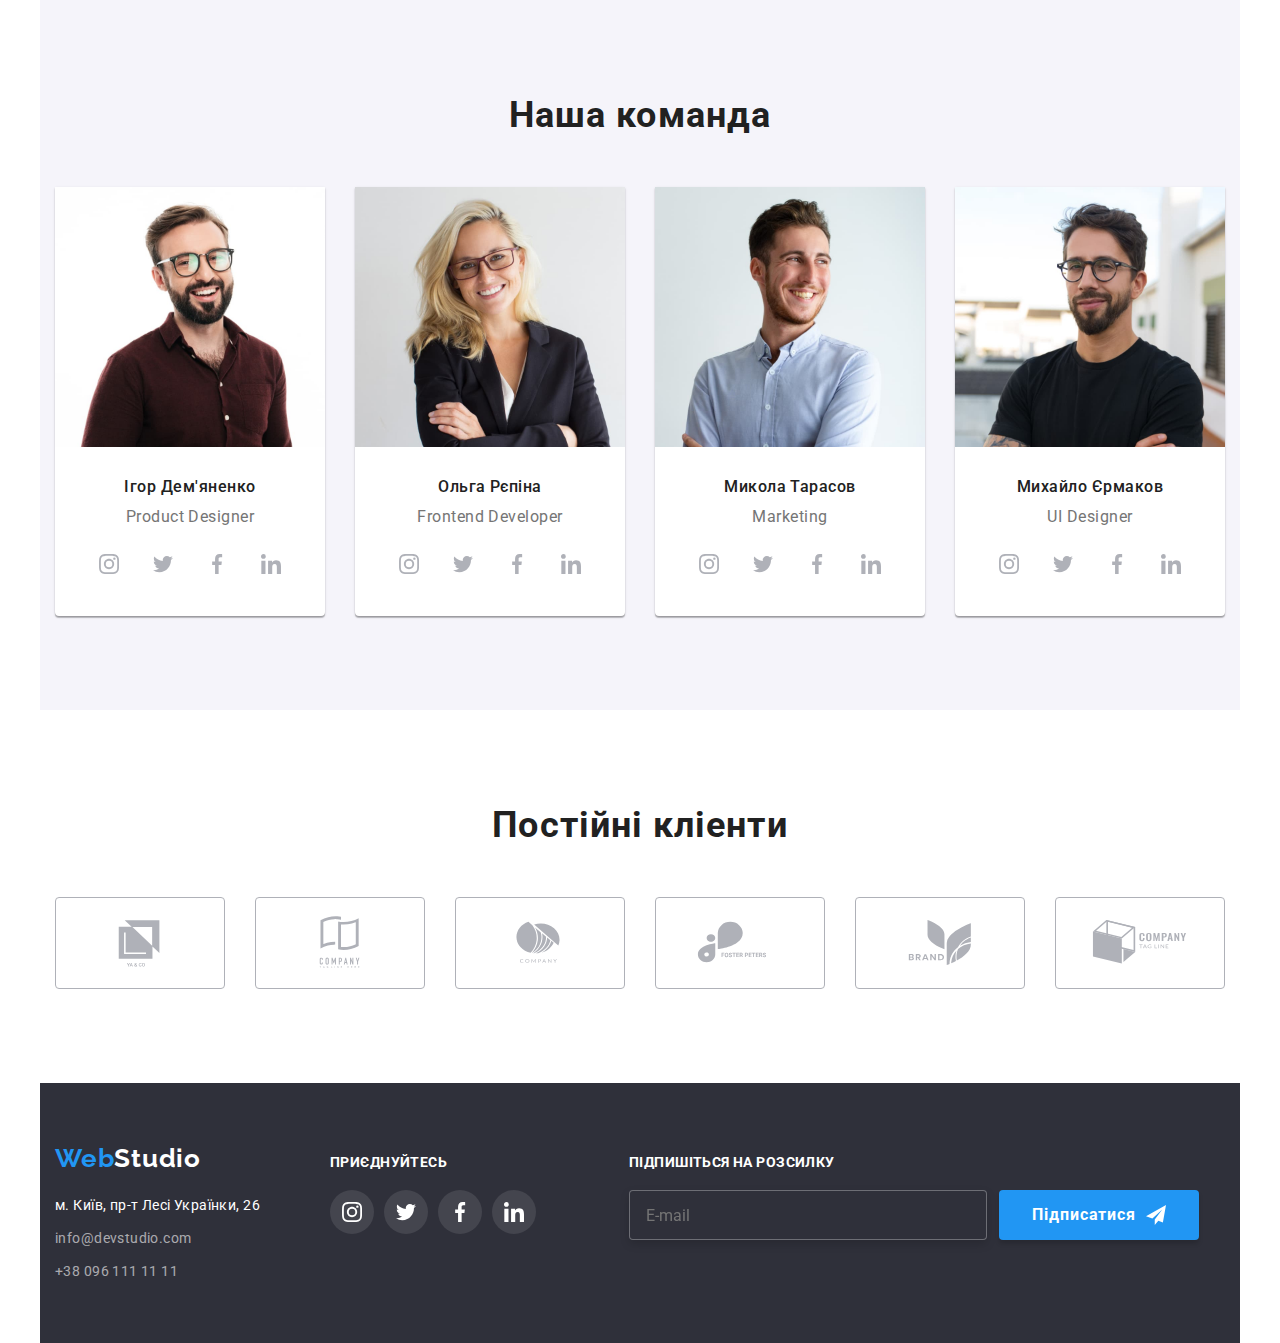
==== commit 0841f9d9: "hw-7-save" ====
--- a/index.html
+++ b/index.html
@@ -18,48 +18,45 @@
     <link rel="stylesheet" href="./css/styles.css" />
   </head>
   <body>
-    <header class="header-main">
-      <div class="container header-one">
-        <a href="" class="logo-one">
-          <span class="first-part">Web</span
-          ><span class="last-part">Studio</span>
+    <header class="header">
+      <div class="header__container container">
+        <a href="" class="logo logo--header">
+          <span class="logo__first-part">Web</span
+          ><span class="logo__last-part--dark">Studio</span>
         </a>
-        <nav class="header-nav">
-          <ul class="nav-header">
-            <li class="item-nav">
-              <a
-                class="nav-studio current link"
+        <nav class="nav">
+          <ul class="nav__list">
+            <li class="nav__item">
+              <a
+                class="nav__link nav__link--studio-blue link"
                 href="https://scoandrey.github.io/goit-markup-hw-06/"
                 >Студія</a
               >
             </li>
-            <li class="item-nav">
-              <a
-                class="nav-item link"
+            <li class="nav__item">
+              <a
+                class="nav__link link"
                 href="https://scoandrey.github.io/goit-markup-hw-06/portfolio.html"
                 >Портфоліо</a
               >
             </li>
-            <li class="item-nav">
-              <a class="nav-item link" href="">Контакти</a>
+            <li class="nav__item">
+              <a class="nav__link link" href="">Контакти</a>
             </li>
           </ul>
         </nav>
-        <ul class="nav-header mail-tel">
-          <li class="item-nav">
-            <a
-              class="mail-header link mailtel"
-              href="mailto:info@devstudio.com"
-            >
-              <svg class="header-address" width="16" height="12">
+        <ul class="nav__list nav__list--margl-mail">
+          <li class="nav__item">
+            <a class="nav__mailtel link" href="mailto:info@devstudio.com">
+              <svg class="nav__address" width="16" height="12">
                 <use href="./images/icons.svg#icon-envelope"></use>
               </svg>
               info@devstudio.com
             </a>
           </li>
-          <li class="item-nav">
-            <a class="tel-header link mailtel" href="tel:+380961111111"
-              ><svg class="header-address" width="10" height="16">
+          <li class="nav__item">
+            <a class="nav__mailtel link" href="tel:+380961111111"
+              ><svg class="nav__address" width="10" height="16">
                 <use href="./images/icons.svg#icon-smartphone"></use>
               </svg>
               +38 096 111 11 11</a
@@ -156,51 +153,51 @@
         </div>
       </section>
       <section class="section-middle">
-        <div class="container">
-          <ul class="skills">
-            <li class="skill-box-one">
-              <div class="icons-middle">
-                <svg class="icon-antenna" width="70" height="70">
+        <div class="section-middle__container">
+          <ul class="section-middle__skills">
+            <li class="section-middle__skill-one">
+              <div class="section-middle__icons">
+                <svg class="section-middle__antenna" width="70" height="70">
                   <use href="./images/icons.svg#icon-antenna"></use>
                 </svg>
               </div>
-              <h3 class="skill-name">увага до деталей</h3>
-              <p class="team-skills">
+              <h3 class="section-middle__skill-name">увага до деталей</h3>
+              <p class="section-middle__team-skill">
                 Ідейні міркування, і навіть початок повсякденної роботи з
                 формування позиції.
               </p>
             </li>
-            <li class="skill-box-two">
-              <div class="icons-middle">
-                <svg class="icon-clock" width="70" height="70">
+            <li class="section-middle__skill-two">
+              <div class="section-middle__icons">
+                <svg class="section-middle__clock" width="70" height="70">
                   <use href="./images/icons.svg#icon-clock"></use>
                 </svg>
               </div>
-              <h3 class="skill-name">пунктуальність</h3>
-              <p class="team-skills">
+              <h3 class="section-middle__skill-name">пунктуальність</h3>
+              <p class="section-middle__team-skill">
                 Завдання організації, особливо рамки і місце навчання кадрів
                 тягне у себе.
               </p>
             </li>
-            <li class="skill-box-three">
-              <div class="icons-middle">
-                <svg class="icon-diagram" width="70" height="70">
+            <li class="section-middle__skill-three">
+              <div class="section-middle__icons">
+                <svg class="section-middle__diagram" width="70" height="70">
                   <use href="./images/icons.svg#icon-diagram"></use>
                 </svg>
               </div>
-              <h3 class="skill-name">планування</h3>
-              <p class="team-skills">
+              <h3 class="section-middle__skill-name">планування</h3>
+              <p class="section-middle__team-skill">
                 Так само консультація з широким активом значною мірою зумовлює.
               </p>
             </li>
-            <li class="skill-box-four">
-              <div class="icons-middle">
-                <svg class="icon-astronaut" width="70" height="70">
+            <li class="section-middle__skill-four">
+              <div class="section-middle__icons">
+                <svg class="section-middle__astronaut" width="70" height="70">
                   <use href="./images/icons.svg#icon-astronaut"></use>
                 </svg>
               </div>
-              <h3 class="skill-name">сучасні технології</h3>
-              <p class="team-skills">
+              <h3 class="section-middle__skill-name">сучасні технології</h3>
+              <p class="section-middle__team-skill">
                 Значимість цих проблем настільки очевидна, що реалізація
                 планових завдань.
               </p>
@@ -208,292 +205,308 @@
           </ul>
         </div>
       </section>
-      <section class="pictures">
-        <div class="container">
-          <h2 class="picture-name-one">Чим ми займаємося</h2>
-          <ul class="picture-name-list">
-            <li class="img-device desctop-item">
+      <section class="services">
+        <div class="services__container">
+          <h2 class="services__main-name">Чим ми займаємося</h2>
+          <ul class="services__picture-list">
+            <li class="services__img">
               <img
                 src="./images/img.jpg"
                 alt="Лэптоп"
                 width="370"
                 height="294"
               />
-              <div class="desctop">
-                <p class="desctop-name">десктопні додатки</p>
-              </div>
-            </li>
-            <li class="img-device mobil-item">
+              <div class="services__picture">
+                <p class="services__name">десктопні додатки</p>
+              </div>
+            </li>
+            <li class="services__img">
               <img
                 src="./images/img1.jpg"
                 alt="Смартфон"
                 width="370"
                 height="294"
               />
-              <div class="mobil">
-                <p class="mobil-name">мобільні додатки</p>
-              </div>
-            </li>
-            <li class="img-device disign-item">
+              <div class="services__picture">
+                <p class="services__name">мобільні додатки</p>
+              </div>
+            </li>
+            <li class="services__img">
               <img
                 src="./images/img2.jpg"
                 alt="Планшет"
                 width="370"
                 height="294"
               />
-              <div class="disign">
-                <p class="disign-name">дизайнерські рішення</p>
+              <div class="services__picture">
+                <p class="services__name">дизайнерські рішення</p>
               </div>
             </li>
           </ul>
         </div>
       </section>
       <section class="section-team">
-        <div class="container">
-          <h2 class="picture-name-two">Наша команда</h2>
-          <ul class="team-photo">
-            <li class="team-picture">
+        <div class="section-team__container">
+          <h2 class="section-team__name">Наша команда</h2>
+          <ul class="section-team__photo">
+            <li class="section-team__picture">
               <img
                 src="./images/img3.jpg"
                 alt="Ігор Дем'яненко"
                 width="270"
                 height="260"
               />
-              <div class="name">
-                <h3 class="team-name one">Ігор Дем'яненко</h3>
-                <p class="prof">Product Designer</p>
-              </div>
-              <ul class="icons-social">
-                <li class="icon-social">
-                  <a
-                    class="social-link"
-                    href="https://instagram.com"
-                    target="_blank"
-                    rel="nofollow noopener noreferrer"
-                    aria-label="instagram icon"
-                    ><svg class="icon-instagram" width="20" height="20">
+              <div class="section-team__names">
+                <h3 class="section-team__person-name">Ігор Дем'яненко</h3>
+                <p class="section-team__prof">Product Designer</p>
+              </div>
+              <ul class="section-team__icons-social">
+                <li class="section-team__icon-social">
+                  <a
+                    class="section-team__icon-link"
+                    href="https://instagram.com"
+                    target="_blank"
+                    rel="nofollow noopener noreferrer"
+                    aria-label="instagram icon"
+                    ><svg
+                      class="section-team__instagram"
+                      width="20"
+                      height="20"
+                    >
                       <use href="./images/icons.svg#icon-instagram"></use>
                     </svg>
                   </a>
                 </li>
-                <li class="icon-social">
-                  <a
-                    class="social-link"
-                    href="https://instagram.com"
-                    target="_blank"
-                    rel="nofollow noopener noreferrer"
-                    aria-label="instagram icon"
-                    ><svg class="icon-twitter" width="20" height="20">
+                <li class="section-team__icon-social">
+                  <a
+                    class="section-team__icon-link"
+                    href="https://instagram.com"
+                    target="_blank"
+                    rel="nofollow noopener noreferrer"
+                    aria-label="instagram icon"
+                    ><svg class="section-team__twitter" width="20" height="20">
                       <use href="./images/icons.svg#icon-twitter"></use>
                     </svg>
                   </a>
                 </li>
-                <li class="icon-social">
-                  <a
-                    class="social-link"
-                    href="https://instagram.com"
-                    target="_blank"
-                    rel="nofollow noopener noreferrer"
-                    aria-label="instagram icon"
-                    ><svg class="icon-facebook" width="20" height="20">
+                <li class="section-team__icon-social">
+                  <a
+                    class="section-team__icon-link"
+                    href="https://instagram.com"
+                    target="_blank"
+                    rel="nofollow noopener noreferrer"
+                    aria-label="instagram icon"
+                    ><svg class="section-team__facebook" width="20" height="20">
                       <use href="./images/icons.svg#icon-facebook"></use>
                     </svg>
                   </a>
                 </li>
-                <li class="icon-social">
-                  <a
-                    class="social-link"
-                    href="https://instagram.com"
-                    target="_blank"
-                    rel="nofollow noopener noreferrer"
-                    aria-label="instagram icon"
-                    ><svg class="icon-linkedin" width="20" height="20">
+                <li class="section-team__icon-social">
+                  <a
+                    class="section-team__icon-link"
+                    href="https://instagram.com"
+                    target="_blank"
+                    rel="nofollow noopener noreferrer"
+                    aria-label="instagram icon"
+                    ><svg class="section-team__linkedin" width="20" height="20">
                       <use href="./images/icons.svg#icon-linkedin"></use>
                     </svg>
                   </a>
                 </li>
               </ul>
             </li>
-            <li class="team-picture">
+            <li class="section-team__picture">
               <img
                 src="./images/img4.jpg"
                 alt="Ольга Рєпіна"
                 width="270"
                 height="260"
               />
-              <div class="name">
-                <h3 class="team-name two">Ольга Рєпіна</h3>
-                <p class="prof">Frontend Developer</p>
-              </div>
-              <ul class="icons-social">
-                <li class="icon-social">
-                  <a
-                    class="social-link"
-                    href="https://instagram.com"
-                    target="_blank"
-                    rel="nofollow noopener noreferrer"
-                    aria-label="instagram icon"
-                    ><svg class="icon-instagram" width="20" height="20">
+              <div class="section-team__names">
+                <h3 class="section-team__person-name">Ольга Рєпіна</h3>
+                <p class="section-team__prof">Frontend Developer</p>
+              </div>
+              <ul class="section-team__icons-social">
+                <li class="section-team__icon-social">
+                  <a
+                    class="section-team__icon-link"
+                    href="https://instagram.com"
+                    target="_blank"
+                    rel="nofollow noopener noreferrer"
+                    aria-label="instagram icon"
+                    ><svg
+                      class="section-team__instagram"
+                      width="20"
+                      height="20"
+                    >
                       <use href="./images/icons.svg#icon-instagram"></use>
                     </svg>
                   </a>
                 </li>
-                <li class="icon-social">
-                  <a
-                    class="social-link"
-                    href="https://instagram.com"
-                    target="_blank"
-                    rel="nofollow noopener noreferrer"
-                    aria-label="instagram icon"
-                    ><svg class="icon-twitter" width="20" height="20">
+                <li class="section-team__icon-social">
+                  <a
+                    class="section-team__icon-link"
+                    href="https://instagram.com"
+                    target="_blank"
+                    rel="nofollow noopener noreferrer"
+                    aria-label="instagram icon"
+                    ><svg class="section-team__twitter" width="20" height="20">
                       <use href="./images/icons.svg#icon-twitter"></use>
                     </svg>
                   </a>
                 </li>
-                <li class="icon-social">
-                  <a
-                    class="social-link"
-                    href="https://instagram.com"
-                    target="_blank"
-                    rel="nofollow noopener noreferrer"
-                    aria-label="instagram icon"
-                    ><svg class="icon-facebook" width="20" height="20">
+                <li class="section-team__icon-social">
+                  <a
+                    class="section-team__icon-link"
+                    href="https://instagram.com"
+                    target="_blank"
+                    rel="nofollow noopener noreferrer"
+                    aria-label="instagram icon"
+                    ><svg class="section-team__facebook" width="20" height="20">
                       <use href="./images/icons.svg#icon-facebook"></use>
                     </svg>
                   </a>
                 </li>
-                <li class="icon-social">
-                  <a
-                    class="social-link"
-                    href="https://instagram.com"
-                    target="_blank"
-                    rel="nofollow noopener noreferrer"
-                    aria-label="instagram icon"
-                    ><svg class="icon-linkedin" width="20" height="20">
+                <li class="section-team__icon-social">
+                  <a
+                    class="section-team__icon-link"
+                    href="https://instagram.com"
+                    target="_blank"
+                    rel="nofollow noopener noreferrer"
+                    aria-label="instagram icon"
+                    ><svg class="section-team__linkedin" width="20" height="20">
                       <use href="./images/icons.svg#icon-linkedin"></use>
                     </svg>
                   </a>
                 </li>
               </ul>
             </li>
-            <li class="team-picture">
+            <li class="section-team__picture">
               <img
                 src="./images/img5.jpg"
                 alt="Микола Тарасов"
                 width="270"
                 height="260"
               />
-              <div class="name">
-                <h3 class="team-name three">Микола Тарасов</h3>
-                <p class="prof">Marketing</p>
-              </div>
-              <ul class="icons-social">
-                <li class="icon-social">
-                  <a
-                    class="social-link"
-                    href="https://instagram.com"
-                    target="_blank"
-                    rel="nofollow noopener noreferrer"
-                    aria-label="instagram icon"
-                    ><svg class="icon-instagram" width="20" height="20">
+              <div class="section-team__names">
+                <h3 class="section-team__person-name">Микола Тарасов</h3>
+                <p class="section-team__prof">Marketing</p>
+              </div>
+              <ul class="section-team__icons-social">
+                <li class="section-team__icon-social">
+                  <a
+                    class="section-team__icon-link"
+                    href="https://instagram.com"
+                    target="_blank"
+                    rel="nofollow noopener noreferrer"
+                    aria-label="instagram icon"
+                    ><svg
+                      class="section-team__instagram"
+                      width="20"
+                      height="20"
+                    >
                       <use href="./images/icons.svg#icon-instagram"></use>
                     </svg>
                   </a>
                 </li>
-                <li class="icon-social">
-                  <a
-                    class="social-link"
-                    href="https://instagram.com"
-                    target="_blank"
-                    rel="nofollow noopener noreferrer"
-                    aria-label="instagram icon"
-                    ><svg class="icon-twitter" width="20" height="20">
+                <li class="section-team__icon-social">
+                  <a
+                    class="section-team__icon-link"
+                    href="https://instagram.com"
+                    target="_blank"
+                    rel="nofollow noopener noreferrer"
+                    aria-label="instagram icon"
+                    ><svg class="section-team__twitter" width="20" height="20">
                       <use href="./images/icons.svg#icon-twitter"></use>
                     </svg>
                   </a>
                 </li>
-                <li class="icon-social">
-                  <a
-                    class="social-link"
-                    href="https://instagram.com"
-                    target="_blank"
-                    rel="nofollow noopener noreferrer"
-                    aria-label="instagram icon"
-                    ><svg class="icon-facebook" width="20" height="20">
+                <li class="section-team__icon-social">
+                  <a
+                    class="section-team__icon-link"
+                    href="https://instagram.com"
+                    target="_blank"
+                    rel="nofollow noopener noreferrer"
+                    aria-label="instagram icon"
+                    ><svg class="section-team__facebook" width="20" height="20">
                       <use href="./images/icons.svg#icon-facebook"></use>
                     </svg>
                   </a>
                 </li>
-                <li class="icon-social">
-                  <a
-                    class="social-link"
-                    href="https://instagram.com"
-                    target="_blank"
-                    rel="nofollow noopener noreferrer"
-                    aria-label="instagram icon"
-                    ><svg class="icon-linkedin" width="20" height="20">
+                <li class="section-team__icon-social">
+                  <a
+                    class="section-team__icon-link"
+                    href="https://instagram.com"
+                    target="_blank"
+                    rel="nofollow noopener noreferrer"
+                    aria-label="instagram icon"
+                    ><svg class="section-team__linkedin" width="20" height="20">
                       <use href="./images/icons.svg#icon-linkedin"></use>
                     </svg>
                   </a>
                 </li>
               </ul>
             </li>
-            <li class="team-picture">
+            <li class="section-team__picture">
               <img
                 src="./images/img6.jpg"
                 alt="Михайло Єрмаков"
                 width="270"
                 height="260"
               />
-              <div class="name">
-                <h3 class="team-name four">Михайло Єрмаков</h3>
-                <p class="prof">UI Designer</p>
-              </div>
-              <ul class="icons-social">
-                <li class="icon-social">
-                  <a
-                    class="social-link"
-                    href="https://instagram.com"
-                    target="_blank"
-                    rel="nofollow noopener noreferrer"
-                    aria-label="instagram icon"
-                    ><svg class="icon-instagram" width="20" height="20">
+              <div class="section-team__names">
+                <h3 class="section-team__person-name">Михайло Єрмаков</h3>
+                <p class="section-team__prof">UI Designer</p>
+              </div>
+              <ul class="section-team__icons-social">
+                <li class="section-team__icon-social">
+                  <a
+                    class="section-team__icon-link"
+                    href="https://instagram.com"
+                    target="_blank"
+                    rel="nofollow noopener noreferrer"
+                    aria-label="instagram icon"
+                    ><svg
+                      class="section-team__instagram"
+                      width="20"
+                      height="20"
+                    >
                       <use href="./images/icons.svg#icon-instagram"></use>
                     </svg>
                   </a>
                 </li>
-                <li class="icon-social">
-                  <a
-                    class="social-link"
-                    href="https://instagram.com"
-                    target="_blank"
-                    rel="nofollow noopener noreferrer"
-                    aria-label="instagram icon"
-                    ><svg class="icon-twitter" width="20" height="20">
+                <li class="section-team__icon-social">
+                  <a
+                    class="section-team__icon-link"
+                    href="https://instagram.com"
+                    target="_blank"
+                    rel="nofollow noopener noreferrer"
+                    aria-label="instagram icon"
+                    ><svg class="section-team__twitter" width="20" height="20">
                       <use href="./images/icons.svg#icon-twitter"></use>
                     </svg>
                   </a>
                 </li>
-                <li class="icon-social">
-                  <a
-                    class="social-link"
-                    href="https://instagram.com"
-                    target="_blank"
-                    rel="nofollow noopener noreferrer"
-                    aria-label="instagram icon"
-                    ><svg class="icon-facebook" width="20" height="20">
+                <li class="section-team__icon-social">
+                  <a
+                    class="section-team__icon-link"
+                    href="https://instagram.com"
+                    target="_blank"
+                    rel="nofollow noopener noreferrer"
+                    aria-label="instagram icon"
+                    ><svg class="section-team__facebook" width="20" height="20">
                       <use href="./images/icons.svg#icon-facebook"></use>
                     </svg>
                   </a>
                 </li>
-                <li class="icon-social">
-                  <a
-                    class="social-link"
-                    href="https://instagram.com"
-                    target="_blank"
-                    rel="nofollow noopener noreferrer"
-                    aria-label="instagram icon"
-                    ><svg class="icon-linkedin" width="20" height="20">
+                <li class="section-team__icon-social">
+                  <a
+                    class="section-team__icon-link"
+                    href="https://instagram.com"
+                    target="_blank"
+                    rel="nofollow noopener noreferrer"
+                    aria-label="instagram icon"
+                    ><svg class="section-team__linkedin" width="20" height="20">
                       <use href="./images/icons.svg#icon-linkedin"></use>
                     </svg>
                   </a>
@@ -503,78 +516,78 @@
           </ul>
         </div>
       </section>
-      <section class="section-constant-client">
-        <div class="container">
-          <h2 class="picture-name-two">Постійні кліенти</h2>
-          <ul class="companys-item">
-            <li class="companys">
-              <a
-                class="companys-link"
+      <section class="section-clients">
+        <div class="section-clients__container">
+          <h2 class="section-clients__name">Постійні кліенти</h2>
+          <ul class="section-clients__companys-item">
+            <li class="section-clients__companys-name">
+              <a
+                class="section-clients__companys-link"
                 href=""
                 target="_blank"
                 rel="nofollow noopener noreferrer"
                 aria-label="company"
-                ><svg class="company" width="106" height="60">
+                ><svg class="section-clients__company" width="106" height="60">
                   <use href="./images/icons.svg#icon-Logo1"></use>
                 </svg>
               </a>
             </li>
-            <li class="companys">
-              <a
-                class="companys-link"
+            <li class="section-clients__companys-name">
+              <a
+                class="section-clients__companys-link"
                 href=""
                 target="_blank"
                 rel="nofollow noopener noreferrer"
                 aria-label="company"
-                ><svg class="company" width="106" height="60">
+                ><svg class="section-clients__company" width="106" height="60">
                   <use href="./images/icons.svg#icon-Logo2"></use>
                 </svg>
               </a>
             </li>
-            <li class="companys">
-              <a
-                class="companys-link"
+            <li class="section-clients__companys-name">
+              <a
+                class="section-clients__companys-link"
                 href=""
                 target="_blank"
                 rel="nofollow noopener noreferrer"
                 aria-label="company"
-                ><svg class="company" width="106" height="60">
+                ><svg class="section-clients__company" width="106" height="60">
                   <use href="./images/icons.svg#icon-Logo3"></use>
                 </svg>
               </a>
             </li>
-            <li class="companys">
-              <a
-                class="companys-link"
+            <li class="section-clients__companys-name">
+              <a
+                class="section-clients__companys-link"
                 href=""
                 target="_blank"
                 rel="nofollow noopener noreferrer"
                 aria-label="company"
-                ><svg class="company" width="106" height="60">
+                ><svg class="section-clients__company" width="106" height="60">
                   <use href="./images/icons.svg#icon-Logo4"></use>
                 </svg>
               </a>
             </li>
-            <li class="companys">
-              <a
-                class="companys-link"
+            <li class="section-clients__companys-name">
+              <a
+                class="section-clients__companys-link"
                 href=""
                 target="_blank"
                 rel="nofollow noopener noreferrer"
                 aria-label="company"
-                ><svg class="company" width="106" height="60">
+                ><svg class="section-clients__company" width="106" height="60">
                   <use href="./images/icons.svg#icon-Logo5"></use>
                 </svg>
               </a>
             </li>
-            <li class="companys">
-              <a
-                class="companys-link"
+            <li class="section-clients__companys-name">
+              <a
+                class="section-clients__companys-link"
                 href=""
                 target="_blank"
                 rel="nofollow noopener noreferrer"
                 aria-label="company"
-                ><svg class="company" width="106" height="60">
+                ><svg class="section-clients__company" width="106" height="60">
                   <use href="./images/icons.svg#icon-Logo6"></use>
                 </svg>
               </a>
@@ -584,109 +597,109 @@
       </section>
     </main>
     <footer class="footer">
-      <div class="container footer-item">
-        <div class="footer-address-link">
-          <a href="" class="logo-two foot">
-            <span class="first-part-footer">Web</span
-            ><span class="last-part-footer">Studio</span>
+      <div class="footer__container">
+        <div class="footer__address">
+          <a href="" class="logo logo--footer">
+            <span class="logo__first-part">Web</span
+            ><span class="logo__last-part--light">Studio</span>
           </a>
           <address>
-            <ul class="address-footer">
-              <li class="footer-address">
+            <ul class="footer__address-ul">
+              <li class="footer__address-li">
                 <a
-                  class="address link"
+                  class="footer__address-main link"
                   href="https://maps.google.com"
                   target="_blank"
                   rel="noopener noreferrer nofollow"
                   >м. Київ, пр-т Лесі Українки, 26</a
                 >
               </li>
-              <li class="footer-address">
-                <a class="contact-footer link" href="mailto:info@devstudio.com"
+              <li class="footer__address-li">
+                <a class="footer__contact link" href="mailto:info@devstudio.com"
                   >info@devstudio.com</a
                 >
               </li>
-              <li class="footer-address">
-                <a class="contact-footer link" href="tel:+380961111111"
+              <li class="footer__address-li">
+                <a class="footer__contact link" href="tel:+380961111111"
                   >+38 096 111 11 11</a
                 >
               </li>
             </ul>
           </address>
         </div>
-        <div class="connection">
-          <p class="connect">ПРИЄДНУЙТЕСЬ</p>
-          <ul class="icons-social footer-link">
-            <li class="icon-social-footer">
-              <a
-                class="social-link-footer"
+        <div class="footer__connection">
+          <p class="footer__connect">ПРИЄДНУЙТЕСЬ</p>
+          <ul class="footer__icons-social">
+            <li class="footer__icon-social">
+              <a
+                class="footer__social-link"
                 href="https://instagram.com"
                 target="_blank"
                 rel="nofollow noopener noreferrer"
-                aria-label="instagram icon"
-                ><svg class="icon-instagram" width="20" height="20">
+                aria-label="icon-instagram"
+                ><svg class="footer__instagram" width="20" height="20">
                   <use href="./images/icons.svg#icon-instagram"></use>
                 </svg>
               </a>
             </li>
-            <li class="icon-social-footer">
-              <a
-                class="social-link-footer"
+            <li class="footer__icon-social">
+              <a
+                class="footer__social-link"
                 href="https://instagram.com"
                 target="_blank"
                 rel="nofollow noopener noreferrer"
-                aria-label="instagram icon"
-                ><svg class="icon-twitter" width="20" height="20">
+                aria-label="icon-twitter"
+                ><svg class="footer__twitter" width="20" height="20">
                   <use href="./images/icons.svg#icon-twitter"></use>
                 </svg>
               </a>
             </li>
-            <li class="icon-social-footer">
-              <a
-                class="social-link-footer"
+            <li class="footer__icon-social">
+              <a
+                class="footer__social-link"
                 href="https://instagram.com"
                 target="_blank"
                 rel="nofollow noopener noreferrer"
-                aria-label="instagram icon"
-                ><svg class="icon-facebook" width="20" height="20">
+                aria-label="icon-facebook"
+                ><svg class="footer__facebook" width="20" height="20">
                   <use href="./images/icons.svg#icon-facebook"></use>
                 </svg>
               </a>
             </li>
-            <li class="icon-social-footer">
-              <a
-                class="social-link-footer"
+            <li class="footer__icon-social">
+              <a
+                class="footer__social-link"
                 href="https://instagram.com"
                 target="_blank"
                 rel="nofollow noopener noreferrer"
-                aria-label="instagram icon"
-                ><svg class="icon-linkedin" width="20" height="20">
+                aria-label="icon-linkedin"
+                ><svg class="footer__linkedin" width="20" height="20">
                   <use href="./images/icons.svg#icon-linkedin"></use>
                 </svg>
               </a>
             </li>
           </ul>
         </div>
-        <div class="signup-footer">
-          <p class="connect">Підпишіться на розсилку</p>
-          <form class="form-footer">
-            <label class="form-label">
+        <form class="footer__signup">
+          <p class="footer__connect">Підпишіться на розсилку</p>
+          <div class="footer__form">
+            <label class="footer__form-label">
               <input
-                class="form-input-footer"
+                class="footer__form-input"
                 type="email"
                 name="email"
                 id="email-footer"
                 placeholder="E-mail"
               />
             </label>
-            <button class="btn-singup" type="submit">
+            <button class="footer__btn-singup" type="submit">
               Підписатися
-              <svg class="icon-send" width="20" height="20">
+              <svg class="footer__icon-send" width="20" height="20">
                 <use href="./images/icons.svg#icon-send"></use>
               </svg>
             </button>
-          </form>
-        </div>
+          </div>
+        </form>
       </div>
     </footer>
     <script src="./js/modal.js"></script>
--- a/css/styles.css
+++ b/css/styles.css
@@ -12,6 +12,7 @@
 p,
 ul {
   margin: 0;
+  padding: 0;
 }
 body {
   font-family: "Roboto", sans-serif;
@@ -37,25 +38,53 @@
   padding-left: 15px;
   padding-right: 15px;
 }
-.header-main {
+.header {
   margin-left: auto;
   margin-right: auto;
   border-bottom: 1px solid #ececec;
 }
-.header-one {
+.header__container {
   display: flex;
   align-items: center;
 }
-.logo-one {
+
+/* logo */
+
+.logo {
   font-family: "Raleway";
   font-weight: 700;
   font-size: 26px;
   line-height: 1.2;
   letter-spacing: 0.03em;
+  color: #2196f3;
+}
+.logo--header {
   margin-right: 93px;
-  color: #2196f3;
-}
-.nav-item {
+}
+.logo--footer {
+  display: block;
+  margin-bottom: 20px;
+}
+.logo__last-part--dark {
+  color: #000000;
+}
+.logo__last-part--light {
+  color: #ffffff;
+}
+
+/* nav */
+
+.nav__list {
+  display: flex;
+  padding: 0;
+}
+.nav__item:not(:last-child) {
+  margin-right: 30px;
+}
+.nav__link {
+  position: relative;
+  padding-bottom: 32px;
+  padding-top: 32px;
   font-weight: 500;
   font-size: 14px;
   line-height: 1.1;
@@ -65,44 +94,10 @@
   transition-duration: 250ms;
   transition-timing-function: cubic-bezier(0.4, 0, 0.2, 1);
 }
-.last-part {
-  color: #000000;
-}
-.last-part-footer {
-  color: #ffffff;
-}
-.nav-header {
-  display: flex;
-  padding: 0;
-}
-.mail-tel {
-  margin-left: 318px;
-}
-.nav-header .mail {
-  margin-left: 344px;
-}
-.nav-header .item-nav:not(:last-child) {
-  margin-right: 30px;
-}
-/* .nav-header .link {
-} */
-.nav-studio {
-  position: relative;
-  padding-bottom: 32px;
-  padding-top: 32px;
-  font-weight: 500;
-  font-size: 14px;
-  line-height: 1.1;
-  letter-spacing: 0.02em;
-  color: var(--primari-text-color);
-  transition-property: color;
-  transition-duration: 250ms;
-  transition-timing-function: cubic-bezier(0.4, 0, 0.2, 1);
-}
-.nav-studio.current {
+.nav__link--studio-blue {
   color: #2196f3;
 }
-.nav-studio.current::after {
+.nav__link--studio-blue::after {
   content: "";
   display: block;
   position: absolute;
@@ -113,20 +108,10 @@
   background: #2196f3;
   border-radius: 2px;
 }
-.nav-item {
-  position: relative;
-  padding-bottom: 32px;
-  padding-top: 32px;
-  font-weight: 500;
-  font-size: 14px;
-  line-height: 1.1;
-  letter-spacing: 0.02em;
-  color: var(--primari-text-color);
-}
-.nav-item.current {
+.nav__link--portfolio-blue {
   color: #2196f3;
 }
-.nav-item.current::after {
+.nav__link--portfolio-blue::after {
   content: "";
   display: block;
   position: absolute;
@@ -137,37 +122,38 @@
   background: #2196f3;
   border-radius: 2px;
 }
-.mail-header {
+.nav__list--margl-mail {
+  margin-left: 318px;
+}
+.nav__mailtel {
+  display: flex;
+  align-items: center;
+  padding-bottom: 32px;
+  padding-top: 32px;
   font-weight: 500;
   font-size: 14px;
   line-height: 1.1;
   letter-spacing: 0.02em;
   color: var(--secondary-text-color);
-}
-.mailtel {
-  display: flex;
-  align-items: center;
-  padding-bottom: 32px;
-  padding-top: 32px;
   transition-property: color;
   transition-duration: 250ms;
   transition-timing-function: cubic-bezier(0.4, 0, 0.2, 1);
 }
-.tel-header {
+.nav__tel {
   font-weight: 500;
   font-size: 14px;
   line-height: 1.1;
   letter-spacing: 0.02em;
   color: var(--secondary-text-color);
+}
+.nav__address {
+  margin-right: 10px;
+  fill: currentColor;
 }
 .link:hover,
 .link:focus {
   --accent: #2196f3;
   color: var(--accent);
-}
-.header-address {
-  margin-right: 10px;
-  fill: currentColor;
 }
 
 /*section-main*/
@@ -228,23 +214,19 @@
   color: #ffffff;
 }
 
-/* Modal window*/
+/* modal window*/
 
 .backdrop {
   position: fixed;
   top: 0;
   left: 0;
   z-index: 10;
-
   width: 100%;
   height: 100%;
-
   background: rgba(0, 0, 0, 0.2);
-
   opacity: 1;
   visibility: visible;
   pointer-events: initial;
-
   transition: opacity 500ms linear, visibility 500ms linear;
 }
 .backdrop.is-hidden {
@@ -256,17 +238,14 @@
   position: absolute;
   top: 50%;
   left: 50%;
-
   width: 528px;
   height: 581px;
-
   background: #ffffff;
   box-shadow: 0px 1px 3px rgba(0, 0, 0, 0.12), 0px 1px 1px rgba(0, 0, 0, 0.14),
     0px 2px 1px rgba(0, 0, 0, 0.2);
   border-radius: 4px;
   transform: translate(-50%, -50%);
 }
-
 .close-btn {
   position: absolute;
   top: 8px;
@@ -427,46 +406,43 @@
   display: flex;
   text-align: center;
 }
-.form-footer {
-  display: flex;
-}
-.form-label {
-  display: block;
-}
+
 /*section-middle*/
 
-.img {
-  display: block;
-}
-.section-middle {
+.section-middle__container {
+  width: 1200px;
+  margin-left: auto;
+  margin-right: auto;
+  padding-left: 15px;
+  padding-right: 15px;
   padding-top: 94px;
   padding-bottom: 94px;
 }
-.skills {
-  display: flex;
-  padding: 0;
-}
-.skill-box-one,
-.skill-box-four {
+.section-middle__skills {
+  display: flex;
+  padding: 0;
+}
+.section-middle__skill-one,
+.section-middle__skill-four {
   display: flex;
   flex-direction: column;
 }
-.skill-box-two,
-.skill-box-three {
+.section-middle__skill-two,
+.section-middle__skill-three {
   display: flex;
   flex-direction: column;
   width: 270px;
   height: 74px;
 }
-.skill-box-one,
-.skill-box-two,
-.skill-box-three {
+.section-middle__skill-one,
+.section-middle__skill-two,
+.section-middle__skill-three {
   margin-right: 30px;
 }
-.skill-box-four {
-  padding: 0;
-}
-.skill-name {
+.section-middle__skill-four {
+  padding: 0;
+}
+.section-middle__skill-name {
   display: block;
   width: 270px;
   margin-bottom: 10px;
@@ -476,7 +452,7 @@
   letter-spacing: 0.03em;
   text-transform: uppercase;
 }
-.team-skills {
+.section-middle__team-skill {
   display: block;
   width: 270px;
   font-weight: 400;
@@ -485,19 +461,7 @@
   letter-spacing: 0.03em;
   color: var(--secondary-text-color);
 }
-.maiddle-icons-ul {
-  display: flex;
-  padding: 0;
-}
-.maiddle-icons-li {
-  justify-content: center;
-  width: 270px;
-  height: 120px;
-}
-.maiddle-icons-li:not(:last-child) {
-  margin-right: 30px;
-}
-.icons-middle {
+.section-middle__icons {
   display: flex;
   justify-content: center;
   align-items: center;
@@ -508,12 +472,17 @@
   margin-bottom: 30px;
 }
 
-/* section pictures */
-
-.pictures {
+/* services */
+
+.services__container {
+  width: 1200px;
+  margin-left: auto;
+  margin-right: auto;
+  padding-left: 15px;
+  padding-right: 15px;
   padding-bottom: 94px;
 }
-.picture-name-one {
+.services__main-name {
   font-weight: 700;
   font-size: 36px;
   line-height: 1.2;
@@ -523,26 +492,26 @@
   margin-right: auto;
   text-align: center;
 }
-.picture-name-list {
-  display: flex;
-  justify-content: center;
-  padding: 0;
-}
-.picture-name-list .img-device:not(:last-child) {
+.services__picture-list {
+  display: flex;
+  justify-content: center;
+  padding: 0;
+}
+.services__picture-list .services__img:not(:last-child) {
   padding-right: 30px;
 }
-.desctop-item {
+.services__img {
   position: relative;
 }
-.desctop {
+.services__picture {
   position: absolute;
+  width: 370px;
+  height: 70px;
   bottom: 0;
   left: 0;
   background: rgba(47, 48, 58, 0.8);
 }
-.desctop-name {
-  width: 370px;
-  height: 70px;
+.services__name {
   padding-top: 27px;
   font-weight: 700;
   font-size: 14px;
@@ -552,60 +521,20 @@
   text-transform: uppercase;
   color: #ffffff;
 }
-.mobil-item {
-  position: relative;
-}
-.mobil {
-  position: absolute;
-  bottom: 0;
-  left: 0;
-  width: 370px;
-  height: 70px;
-
-  background: rgba(47, 48, 58, 0.8);
-}
-.mobil-name {
-  padding-top: 27px;
-  font-weight: 700;
-  font-size: 14px;
-  line-height: 1.14;
-  text-align: center;
-  letter-spacing: 0.03em;
-  text-transform: uppercase;
-  color: #ffffff;
-}
-.disign-item {
-  position: relative;
-}
-.disign {
-  position: absolute;
-  bottom: 0;
-  left: 0;
-  width: 370px;
-  height: 70px;
-  background: rgba(47, 48, 58, 0.8);
-}
-.disign-name {
-  padding: 27px;
-  font-weight: 700;
-  font-size: 14px;
-  line-height: 1.14;
-  text-align: center;
-  letter-spacing: 0.03em;
-  text-transform: uppercase;
-  color: #ffffff;
-}
 
 /*section-team*/
 
-.section-team {
-  margin-left: auto;
-  margin-right: auto;
+.section-team__container {
+  width: 1200px;
+  margin-left: auto;
+  margin-right: auto;
+  padding-left: 15px;
+  padding-right: 15px;
   padding-top: 94px;
   padding-bottom: 94px;
   background: #f5f4fa;
 }
-.picture-name-two {
+.section-team__name {
   font-weight: 700;
   font-size: 36px;
   line-height: 1.2;
@@ -615,7 +544,24 @@
   margin-right: auto;
   text-align: center;
 }
-.team-name {
+.section-team__photo {
+  display: flex;
+  padding-left: 0;
+}
+.section-team__picture {
+  background: #ffffff;
+  box-shadow: 0px 1px 3px rgba(0, 0, 0, 0.12), 0px 1px 1px rgba(0, 0, 0, 0.14),
+    0px 2px 1px rgba(0, 0, 0, 0.2);
+  border-radius: 0px 0px 4px 4px;
+}
+.section-team__picture:not(:last-child) {
+  margin-right: 30px;
+}
+.section-team__names {
+  text-align: center;
+  padding-top: 30px;
+}
+.section-team__person-name {
   margin-bottom: 10px;
   font-weight: 500;
   font-size: 16px;
@@ -623,45 +569,21 @@
   letter-spacing: 0.03em;
   color: var(--primari-text-color);
 }
-.prof {
+.section-team__prof {
   font-weight: 400;
   font-size: 16px;
   line-height: 1.2;
   letter-spacing: 0.03em;
   color: var(--secondary-text-color);
 }
-.team-photo {
-  display: flex;
-  padding-left: 0;
-}
-.team-picture {
-  background: #ffffff;
-  box-shadow: 0px 1px 3px rgba(0, 0, 0, 0.12), 0px 1px 1px rgba(0, 0, 0, 0.14),
-    0px 2px 1px rgba(0, 0, 0, 0.2);
-  border-radius: 0px 0px 4px 4px;
-}
-.team-picture:not(:last-child) {
-  margin-right: 30px;
-}
-.name {
-  text-align: center;
-  padding-top: 30px;
-}
-.name-prof {
-  text-align: center;
-  margin-bottom: 30px;
-}
-.team {
-  background: #ffffff;
-}
-.icons-social {
+.section-team__icons-social {
   display: flex;
   justify-content: center;
   padding: 0;
   margin-top: 16px;
   margin-bottom: 30px;
 }
-.social-link {
+.section-team__icon-link {
   display: flex;
   justify-content: center;
   align-items: center;
@@ -674,28 +596,41 @@
   transition-duration: 250ms;
   transition-timing-function: cubic-bezier(0.4, 0, 0.2, 1);
 }
-.icon-social:not(:last-child) {
-  margin-right: 10px;
-}
-.social-link:hover,
-.social-link:focus {
+.section-team__icon-link:hover,
+.section-team__icon-link:focus {
   background-color: #2196f3;
   fill: #ffffff;
 }
+.section-team__icon-social:not(:last-child) {
+  margin-right: 10px;
+}
 
 /* constant-client */
 
-.section-constant-client {
+.section-clients__container {
+  width: 1200px;
+  margin-left: auto;
+  margin-right: auto;
+  padding-left: 15px;
+  padding-right: 15px;
   padding-top: 94px;
   padding-bottom: 94px;
 }
-.companys-item {
-  display: flex;
-  padding: 0;
-}
-/* .companys {
-} */
-.companys-link {
+.section-clients__name {
+  font-weight: 700;
+  font-size: 36px;
+  line-height: 1.2;
+  letter-spacing: 0.03em;
+  margin-bottom: 50px;
+  margin-left: auto;
+  margin-right: auto;
+  text-align: center;
+}
+.section-clients__companys-item {
+  display: flex;
+  padding: 0;
+}
+.section-clients__companys-link {
   display: flex;
   justify-content: center;
   align-items: center;
@@ -709,45 +644,40 @@
   transition-duration: 250ms;
   transition-timing-function: cubic-bezier(0.4, 0, 0.2, 1);
 }
-.companys:not(:last-child) {
-  margin-right: 30px;
-}
-.companys-link:hover,
-.companys-link:focus {
+.section-clients__companys-link:hover,
+.section-clients__companys-link:focus {
   fill: #2196f3;
   border: 1px solid #2196f3;
 }
+.section-clients__companys-name:not(:last-child) {
+  margin-right: 30px;
+}
 
 /*footer*/
 
-.footer {
-  margin-left: auto;
-  margin-right: auto;
+.footer__container {
+  display: flex;
+  align-items: baseline;
+  width: 1200px;
+  margin-left: auto;
+  margin-right: auto;
+  padding-left: 15px;
+  padding-right: 15px;
   padding-top: 60px;
   padding-bottom: 60px;
   background-color: #2f303a;
 }
-.footer-item {
+/* .footer-item {
   display: flex;
   align-items: baseline;
-}
-.logo-two {
-  display: block;
-  margin-bottom: 20px;
-  font-family: "Raleway";
-  font-weight: 700;
-  font-size: 26px;
-  line-height: 1.2;
-  letter-spacing: 0.03em;
-  color: #2196f3;
-}
-.address-footer {
-  padding: 0;
-}
-.footer-address:not(:last-child) {
+} */
+/* .address-footer {
+  padding: 0;
+} */
+.footer__address-li:not(:last-child) {
   margin-bottom: 9px;
 }
-.address {
+.footer__address-main {
   font-weight: 400;
   font-size: 14px;
   font-style: normal;
@@ -758,7 +688,7 @@
   transition-duration: 250ms;
   transition-timing-function: cubic-bezier(0.4, 0, 0.2, 1);
 }
-.contact-footer {
+.footer__contact {
   font-weight: 400;
   font-size: 14px;
   font-style: normal;
@@ -769,10 +699,10 @@
   transition-duration: 250ms;
   transition-timing-function: cubic-bezier(0.4, 0, 0.2, 1);
 }
-.connection {
+.footer__connection {
   margin-left: 70px;
 }
-.connect {
+.footer__connect {
   margin-bottom: 20px;
   font-weight: 700;
   font-size: 14px;
@@ -781,10 +711,14 @@
   color: #ffffff;
   text-transform: uppercase;
 }
-.footer-link {
-  padding: 0;
-}
-.social-link-footer {
+.footer__icons-social {
+  display: flex;
+  justify-content: center;
+  padding: 0;
+  margin-top: 16px;
+  margin-bottom: 30px;
+}
+.footer__social-link {
   display: flex;
   justify-content: center;
   align-items: center;
@@ -797,15 +731,21 @@
   transition-duration: 250ms;
   transition-timing-function: cubic-bezier(0.4, 0, 0.2, 1);
 }
-.icon-social-footer:not(:last-child) {
+.footer__icon-social:not(:last-child) {
   margin-right: 10px;
 }
-.social-link-footer:hover,
-.social-link-footer:focus {
+.footer__social-link:hover,
+.footer__social-link:focus {
   background-color: #2196f3;
   fill: #ffffff;
 }
-.form-input-footer {
+.footer__signup {
+  margin-left: 93px;
+}
+.footer__form {
+  display: flex;
+}
+.footer__form-input {
   padding-left: 16px;
   width: 358px;
   height: 50px;
@@ -814,10 +754,7 @@
   filter: drop-shadow(0px 4px 4px rgba(0, 0, 0, 0.15));
   border-radius: 4px;
 }
-.signup-footer {
-  margin-left: 93px;
-}
-.btn-singup {
+.footer__btn-singup {
   display: inline-flex;
   align-items: center;
   cursor: pointer;
@@ -836,7 +773,7 @@
   line-height: 1.87;
   letter-spacing: 0.06em;
 }
-.icon-send {
+.footer__icon-send {
   margin-left: 10px;
 }
 
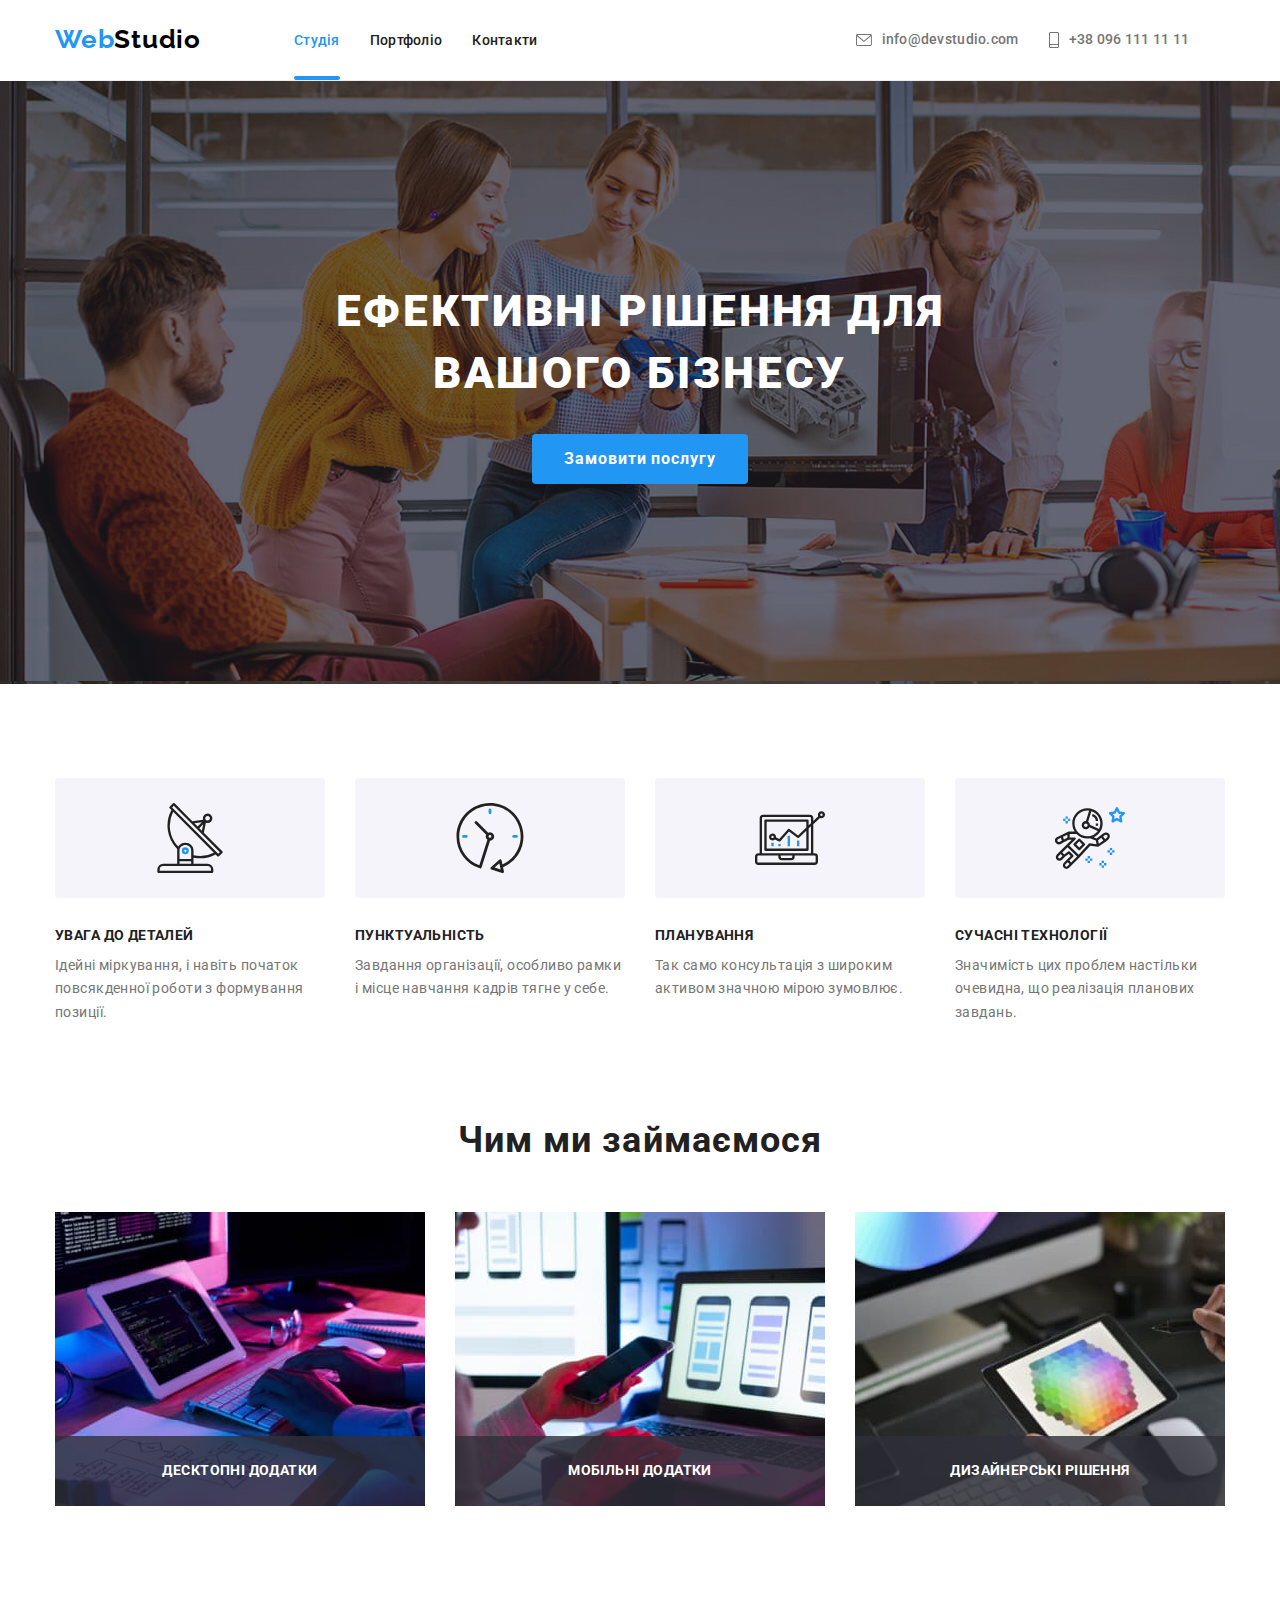
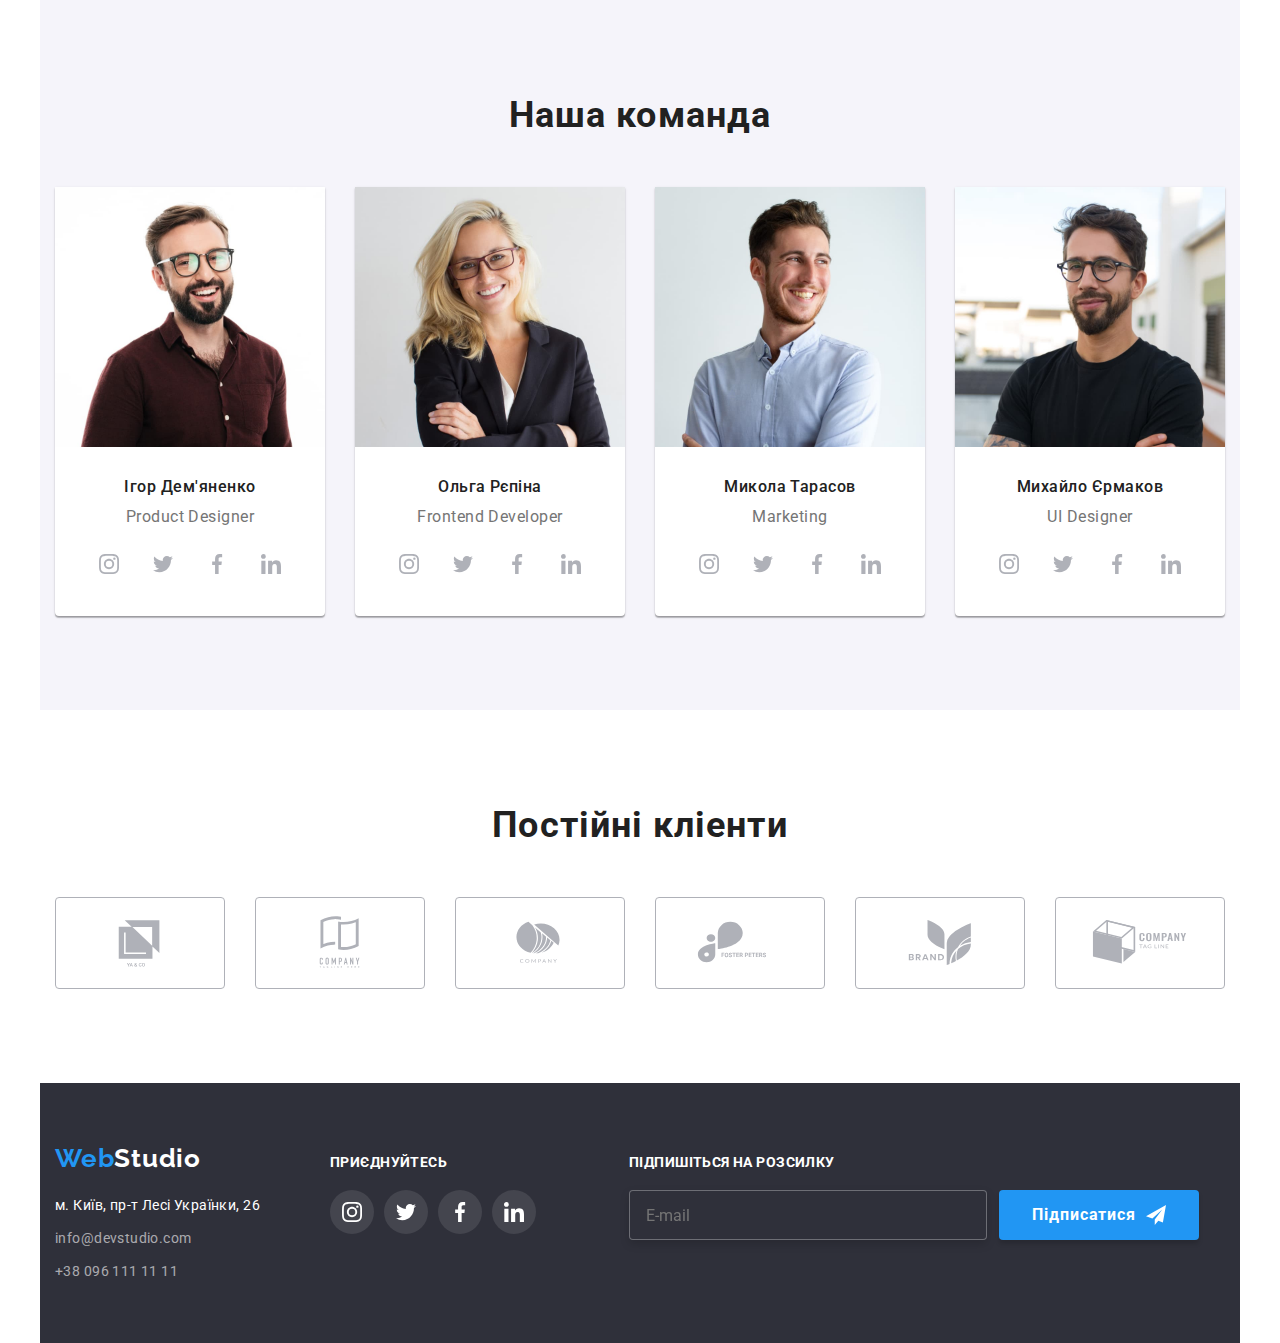
==== commit a47124b7: "hw-7-save" ====
--- a/index.html
+++ b/index.html
@@ -19,7 +19,7 @@
   </head>
   <body>
     <header class="header">
-      <div class="header__container container">
+      <div class="header__container">
         <a href="" class="logo logo--header">
           <span class="logo__first-part">Web</span
           ><span class="logo__last-part--dark">Studio</span>
@@ -29,14 +29,14 @@
             <li class="nav__item">
               <a
                 class="nav__link nav__link--studio-blue link"
-                href="https://scoandrey.github.io/goit-markup-hw-06/"
+                href="https://scoandrey.github.io/goit-markup-hw-07/"
                 >Студія</a
               >
             </li>
             <li class="nav__item">
               <a
                 class="nav__link link"
-                href="https://scoandrey.github.io/goit-markup-hw-06/portfolio.html"
+                href="https://scoandrey.github.io/goit-markup-hw-07/portfolio.html"
                 >Портфоліо</a
               >
             </li>
@@ -67,84 +67,91 @@
     </header>
     <main>
       <section class="section-main">
-        <div class="container">
-          <h1 class="about-name">Ефективні рішення для вашого бізнесу</h1>
-          <button class="pointer btn" type="button" data-modal-open>
+        <div class="section-main__container">
+          <h1 class="section-main__name">
+            Ефективні рішення для вашого бізнесу
+          </h1>
+          <button class="section-main__btn" type="button" data-modal-open>
             Замовити послугу
           </button>
-          <div class="backdrop is-hidden" data-modal>
+          <div class="backdrop backdrop--is-hidden" data-modal>
             <div class="modal">
               <form>
-                <p class="form-name-modal">
+                <p class="modal__name">
                   Залиште свої дані, ми вам передзвонимо
                 </p>
-                <div class="form-field">
-                  <label for="name" class="form-label"
-                    ><span class="form-name">Ім'я</span>
+                <div class="modal__form">
+                  <label for="name" class="modal__form-label"
+                    ><span class="modal__form-name">Ім'я</span>
                     <input
                       type="text"
                       name="name"
-                      class="form-imput"
+                      class="modal__form-imput"
                       id="name"
                     />
-                    <svg class="icon-person-black" width="18" height="18">
+                    <svg class="modal__form-icon" width="18" height="18">
                       <use href="./images/icons.svg#icon-person-black"></use>
                     </svg>
                   </label>
                 </div>
-                <div class="form-field">
-                  <label for="tel" class="form-label">
-                    <span class="form-name">Телефон</span>
-                    <input type="tel" name="tel" class="form-imput" id="tel" />
-                    <svg class="icon-person-black" width="18" height="18">
+                <div class="modal__form">
+                  <label for="tel" class="modal__form-label">
+                    <span class="modal__form-name">Телефон</span>
+                    <input
+                      type="tel"
+                      name="tel"
+                      class="modal__form-imput"
+                      id="tel"
+                    />
+                    <svg class="modal__form-icon" width="18" height="18">
                       <use href="./images/icons.svg#icon-phone-black"></use>
                     </svg>
                   </label>
                 </div>
-                <div class="form-field">
-                  <label for="email" class="form-label">
-                    <span class="form-name">Пошта</span>
+                <div class="modal__form">
+                  <label for="email" class="modal__form-label">
+                    <span class="modal__form-name">Пошта</span>
                     <input
                       type="email"
                       name="email"
-                      class="form-imput"
+                      class="modal__form-imput"
                       id="email"
                     />
-                    <svg class="icon-person-black" width="18" height="18">
+                    <svg class="modal__form-icon" width="18" height="18">
                       <use href="./images/icons.svg#icon-email-black"></use>
                     </svg>
                   </label>
                 </div>
-                <div class="form-comment">
-                  <label for="comment" class="form-label-comment"
-                    >Коментар</label
+                <div class="modal__form-comment">
+                  <label for="comment" class="modal__form-label"
+                    ><span class="modal__form-name">Коментар</span></label
                   >
                   <textarea
                     name="comment"
                     id="comment"
                     placeholder="Введіть текст"
-                    class="form-label-textarea"
+                    class="modal__textarea"
                   ></textarea>
                 </div>
-                <div class="form-accept">
-                  <label class="form-label-accept">
+                <div class="modal__accept">
+                  <label class="modal__label-accept">
                     <input
-                      class="form-checkbox"
+                      class="modal__checkbox"
                       type="checkbox"
                       name="accept-checkbox"
                     />
-                    <span class="accept-contract"
+                    <span class="modal__accept-contract"
                       >Погоджуюся з розсилкою та приймаю
-                      <a href="" class="contract">Умови договору</a>
+                      <a href="" class="modal__contract">Умови договору</a>
                     </span>
                   </label>
                 </div>
-                <button class="btn-singup-modal" type="submit">
+                <button class="modal__btn-singup" type="submit">
                   Відправити
                 </button>
               </form>
-              <button class="close-btn" type="button" data-modal-close>
-                <svg class="close-btn-icon" width="18" height="18">
+              <button class="modal__btn-close" type="button" data-modal-close>
+                <svg class="modal__btn-close-icon" width="18" height="18">
                   <use href="./images/icons.svg#icon-close"></use>
                 </svg>
               </button>
@@ -205,41 +212,41 @@
           </ul>
         </div>
       </section>
-      <section class="services">
-        <div class="services__container">
-          <h2 class="services__main-name">Чим ми займаємося</h2>
-          <ul class="services__picture-list">
-            <li class="services__img">
+      <section class="section-services">
+        <div class="section-services__container">
+          <h2 class="section-services__main-name">Чим ми займаємося</h2>
+          <ul class="section-services__picture-list">
+            <li class="section-services__img">
               <img
                 src="./images/img.jpg"
                 alt="Лэптоп"
                 width="370"
                 height="294"
               />
-              <div class="services__picture">
-                <p class="services__name">десктопні додатки</p>
-              </div>
-            </li>
-            <li class="services__img">
+              <div class="section-services__picture">
+                <p class="section-services__name">десктопні додатки</p>
+              </div>
+            </li>
+            <li class="section-services__img">
               <img
                 src="./images/img1.jpg"
                 alt="Смартфон"
                 width="370"
                 height="294"
               />
-              <div class="services__picture">
-                <p class="services__name">мобільні додатки</p>
-              </div>
-            </li>
-            <li class="services__img">
+              <div class="section-services__picture">
+                <p class="section-services__name">мобільні додатки</p>
+              </div>
+            </li>
+            <li class="section-services__img">
               <img
                 src="./images/img2.jpg"
                 alt="Планшет"
                 width="370"
                 height="294"
               />
-              <div class="services__picture">
-                <p class="services__name">дизайнерські рішення</p>
+              <div class="section-services__picture">
+                <p class="section-services__name">дизайнерські рішення</p>
               </div>
             </li>
           </ul>
--- a/css/styles.css
+++ b/css/styles.css
@@ -38,14 +38,15 @@
   padding-left: 15px;
   padding-right: 15px;
 }
-.header {
-  margin-left: auto;
-  margin-right: auto;
+.header__container {
+  display: flex;
+  align-items: center;
+  width: 1200px;
+  margin-left: auto;
+  margin-right: auto;
+  padding-left: 15px;
+  padding-right: 15px;
   border-bottom: 1px solid #ececec;
-}
-.header__container {
-  display: flex;
-  align-items: center;
 }
 
 /* logo */
@@ -158,7 +159,7 @@
 
 /*section-main*/
 
-.section-main {
+.section-main__container {
   max-width: 1600px;
   margin-left: auto;
   margin-right: auto;
@@ -171,7 +172,7 @@
     ),
     url(../images/bgmain.jpg);
 }
-.section-main .about-name {
+.section-main__name {
   width: 696px;
   margin-left: auto;
   margin-right: auto;
@@ -184,7 +185,7 @@
   text-align: center;
   color: #ffffff;
 }
-.section-main .pointer {
+.section-main__btn {
   display: block;
   margin-left: auto;
   margin-right: auto;
@@ -193,8 +194,6 @@
   width: 216px;
   height: 50px;
   border-radius: 4px;
-}
-.btn {
   font-family: "Roboto", sans-serif;
   cursor: pointer;
   font-weight: 700;
@@ -207,8 +206,8 @@
   transition-duration: 250ms;
   transition-timing-function: cubic-bezier(0.4, 0, 0.2, 1);
 }
-.btn:hover,
-.btn:focus {
+.section-main__btn:hover,
+.section-main__btn:focus {
   --background-color-btn: #188ce8;
   background-color: var(--background-color-btn);
   color: #ffffff;
@@ -229,7 +228,7 @@
   pointer-events: initial;
   transition: opacity 500ms linear, visibility 500ms linear;
 }
-.backdrop.is-hidden {
+.backdrop--is-hidden {
   visibility: hidden;
   opacity: 0;
   pointer-events: none;
@@ -246,31 +245,7 @@
   border-radius: 4px;
   transform: translate(-50%, -50%);
 }
-.close-btn {
-  position: absolute;
-  top: 8px;
-  right: 8px;
-  display: flex;
-  justify-content: center;
-  align-items: center;
-  width: 30px;
-  height: 30px;
-  padding: 0;
-  cursor: pointer;
-  background: #ffffff;
-  border: 1px solid rgba(0, 0, 0, 0.1);
-  border-radius: 50%;
-}
-.close-btn-icon {
-  transition-property: fill;
-  transition-duration: 250ms;
-  transition-timing-function: cubic-bezier(0.4, 0, 0.2, 1);
-}
-.close-btn:hover,
-.close-btn:focus {
-  fill: #2196f3;
-}
-.form-name-modal {
+.modal__name {
   padding: 40px 40px 12px 40px;
   font-weight: 700;
   font-size: 20px;
@@ -279,7 +254,7 @@
   letter-spacing: 0.03em;
   color: #212121;
 }
-.form-field {
+.modal__form {
   position: relative;
   display: flex;
   flex-direction: column;
@@ -287,7 +262,7 @@
   margin-left: 40px;
   margin-right: 40px;
 }
-.form-name {
+.modal__form-name {
   display: block;
   font-weight: 400;
   font-size: 12px;
@@ -295,28 +270,35 @@
   letter-spacing: 0.01em;
   color: #757575;
 }
-.form-comment {
+.modal__form-comment {
   display: flex;
   flex-direction: column;
   margin-left: 40px;
   margin-right: 40px;
 }
-.form-label-textarea {
+.modal__textarea {
   margin-top: 4px;
   margin-bottom: 20px;
   resize: none;
   outline: none;
   padding: 12px 16px;
   height: 120px;
+  font-family: "Roboto";
+  font-style: normal;
+  font-weight: 400;
+  font-size: 12px;
+  line-height: 1.16;
+  letter-spacing: 0.01em;
+  color: rgba(117, 117, 117, 0.5);
   border: 1px solid rgba(33, 33, 33, 0.2);
   border-radius: 4px;
 }
-.form-label-textarea:hover,
-.form-label-textarea:focus {
+.modal__textarea:hover,
+.modal__textarea:focus {
   cursor: pointer;
   border: 1px solid #2196f3;
 }
-.form-imput {
+.modal__form-imput {
   margin-top: 4px;
   padding-left: 42px;
   width: 100%;
@@ -329,29 +311,30 @@
   transition-duration: 250ms;
   transition-timing-function: cubic-bezier(0.4, 0, 0.2, 1);
 }
-.form-imput:hover,
-.form-imput:focus {
+.modal__form-imput:hover,
+.modal__form-imput:focus {
   cursor: pointer;
   border: 1px solid #2196f3;
   fill: #2196f3;
 }
-.form-imput:hover + .icon-person-black,
-.form-imput:focus + .icon-person-black {
+.modal__form-imput:hover + .modal__form-icon,
+.modal__form-imput:focus + .modal__form-icon {
   fill: #2196f3;
 }
-.form-accept {
+.modal__accept {
   display: flex;
   justify-content: center;
   margin-bottom: 30px;
 }
-.form-label-accept {
+.modal__label-accept {
+  display: flex;
   font-weight: 400;
   font-size: 14px;
   line-height: 1.7;
   letter-spacing: 0.03em;
   color: #757575;
 }
-.btn-singup-modal {
+.modal__btn-singup {
   display: block;
   margin-left: auto;
   margin-right: auto;
@@ -370,7 +353,7 @@
   padding: 0;
   border: 0;
 }
-.form-checkbox {
+.modal__checkbox {
   appearance: none;
   outline: none;
   width: 16px;
@@ -381,11 +364,11 @@
   background-repeat: no-repeat;
   background-position: center;
 }
-.form-checkbox:checked {
+.modal__checkbox:checked {
   background-color: #2196f3;
   border-color: transparent;
 }
-.accept-contract {
+.modal__accept-contract {
   margin-left: 7px;
   font-weight: 400;
   font-size: 14px;
@@ -393,18 +376,38 @@
   letter-spacing: 0.03em;
   color: #757575;
 }
-.contract {
+.modal__contract {
   text-decoration-line: underline;
   color: #2196f3;
 }
-.icon-person-black {
+.modal__form-icon {
   position: absolute;
   top: 50%;
   left: 12px;
 }
-.form-label-accept {
-  display: flex;
-  text-align: center;
+.modal__btn-close {
+  position: absolute;
+  top: 8px;
+  right: 8px;
+  display: flex;
+  justify-content: center;
+  align-items: center;
+  width: 30px;
+  height: 30px;
+  padding: 0;
+  cursor: pointer;
+  background: #ffffff;
+  border: 1px solid rgba(0, 0, 0, 0.1);
+  border-radius: 50%;
+}
+.modal__btn-close:hover,
+.modal__btn-close:focus {
+  fill: #2196f3;
+}
+.modal__btn-close-icon {
+  transition-property: fill;
+  transition-duration: 250ms;
+  transition-timing-function: cubic-bezier(0.4, 0, 0.2, 1);
 }
 
 /*section-middle*/
@@ -472,9 +475,9 @@
   margin-bottom: 30px;
 }
 
-/* services */
-
-.services__container {
+/* section-services */
+
+.section-services__container {
   width: 1200px;
   margin-left: auto;
   margin-right: auto;
@@ -482,7 +485,7 @@
   padding-right: 15px;
   padding-bottom: 94px;
 }
-.services__main-name {
+.section-services__main-name {
   font-weight: 700;
   font-size: 36px;
   line-height: 1.2;
@@ -492,18 +495,18 @@
   margin-right: auto;
   text-align: center;
 }
-.services__picture-list {
-  display: flex;
-  justify-content: center;
-  padding: 0;
-}
-.services__picture-list .services__img:not(:last-child) {
+.section-services__picture-list {
+  display: flex;
+  justify-content: center;
+  padding: 0;
+}
+.section-services__picture-list .section-services__img:not(:last-child) {
   padding-right: 30px;
 }
-.services__img {
+.section-services__img {
   position: relative;
 }
-.services__picture {
+.section-services__picture {
   position: absolute;
   width: 370px;
   height: 70px;
@@ -511,7 +514,7 @@
   left: 0;
   background: rgba(47, 48, 58, 0.8);
 }
-.services__name {
+.section-services__name {
   padding-top: 27px;
   font-weight: 700;
   font-size: 14px;
@@ -667,13 +670,6 @@
   padding-bottom: 60px;
   background-color: #2f303a;
 }
-/* .footer-item {
-  display: flex;
-  align-items: baseline;
-} */
-/* .address-footer {
-  padding: 0;
-} */
 .footer__address-li:not(:last-child) {
   margin-bottom: 9px;
 }
@@ -783,37 +779,16 @@
   padding-top: 94px;
   padding-bottom: 94px;
 }
-.cap-btns {
-  display: flex;
-  justify-content: center;
-  padding: 0;
+.cap__btns {
+  display: flex;
+  justify-content: center;
   margin-bottom: 50px;
 }
-
-.cap .cap-btns .ad:not(:last-child) {
+.cap__ad:not(:last-child) {
   margin-right: 8px;
 }
-.cap .cap-btns .ad .one {
-  width: 73px;
-  height: 38px;
-}
-.cap .cap-btns .ad .two {
-  width: 125px;
-  height: 38px;
-}
-.cap .cap-btns .ad .three {
-  width: 112px;
-  height: 38px;
-}
-.cap .cap-btns .ad .four {
-  width: 103px;
-  height: 38px;
-}
-.cap .cap-btns .ad .five {
-  width: 130px;
-  height: 38px;
-}
-.btn-portf {
+.cap__btn {
+  padding: 6px 22px;
   font-family: "Roboto", sans-serif;
   cursor: pointer;
   font-weight: 500;
@@ -823,55 +798,51 @@
   color: #212121;
   background: #f5f4fa;
   border: 0;
-  padding: 0;
   border-radius: 4px;
   transition-property: color, background-color;
   transition-duration: 250ms;
   transition-timing-function: cubic-bezier(0.4, 0, 0.2, 1);
 }
-.btn-portf:hover,
-.btn-portf:focus {
+.cap__btn:hover,
+.cap__btn:focus {
   --background-color-btn: #188ce8;
   background-color: var(--background-color-btn);
   color: #ffffff;
 }
 
-/*services*/
-
-.services {
+/*portfolio*/
+
+.portfolio {
   display: flex;
   flex-wrap: wrap;
   padding: 0;
 }
-.services .content {
+.portfolio__content {
+  width: 370px;
   margin-right: 30px;
-}
-.services .content:nth-child(3n) {
-  margin-right: 0;
-}
-.services .content:nth-child(3n + 1) {
-  margin-left: 0;
-}
-
-.services .content:nth-last-child(-n + 6) {
-  margin-top: 30px;
-}
-.content {
-  width: 370px;
   font-weight: 700;
   font-size: 18px;
   line-height: 2;
   letter-spacing: 0.06em;
 }
-.portfolio-link {
+.portfolio__content:nth-child(3n) {
+  margin-right: 0;
+}
+.portfolio__content:nth-child(3n + 1) {
+  margin-left: 0;
+}
+.portfolio__content:nth-last-child(-n + 6) {
+  margin-top: 30px;
+}
+.portfolio__link {
   background: #ffffff;
 }
-.portfolio-list {
+.portfolio__img {
   display: flex;
   position: relative;
   overflow: hidden;
 }
-.owerlay {
+.portfolio__owerlay {
   position: absolute;
   width: 100%;
   height: 100%;
@@ -879,20 +850,20 @@
   transform: translateY(100%);
   transition: transform 250ms cubic-bezier(0.4, 0, 0.2, 1);
 }
-.owerlay-text {
+.portfolio__owerlay-text {
   padding: 63px 24px;
   font-size: 18px;
   line-height: 1.5;
   letter-spacing: 0.03em;
   color: #ffffff;
 }
-.portfolio-link:hover .owerlay,
-.portfolio-link:focus .owerlay {
+.portfolio__link:hover .portfolio__owerlay,
+.portfolio__link:focus .portfolio__owerlay {
   opacity: 0.9;
   transform: translateY(0);
   transition: transform 250ms cubic-bezier(0.4, 0, 0.2, 1);
 }
-.offer {
+.portfolio__list {
   padding: 20px 24px 20px 24px;
   font-weight: 700;
   font-size: 18px;
@@ -904,18 +875,17 @@
   transition-duration: 250ms;
   transition-timing-function: cubic-bezier(0.4, 0, 0.2, 1);
 }
-.portfolio-link:hover .offer,
-.portfolio-link:focus .offer {
+.portfolio__link:hover .portfolio__list,
+.portfolio__link:focus .portfolio__list {
   box-shadow: 0px 1px 1px rgba(0, 0, 0, 0.12), 0px 4px 4px rgba(0, 0, 0, 0.06),
     1px 4px 6px rgba(0, 0, 0, 0.16);
 }
-
 .offer-name {
   display: block;
   width: 322px;
   padding: 0 24px 20px 24px;
 }
-.list-name {
+.portfolio__list-name {
   width: 322px;
   font-weight: 700;
   font-size: 18px;
@@ -923,7 +893,7 @@
   letter-spacing: 0.06em;
   color: var(--primari-text-color);
 }
-.content-name {
+.portfolio__list-kind {
   width: 322px;
   font-weight: 400;
   font-size: 16px;
